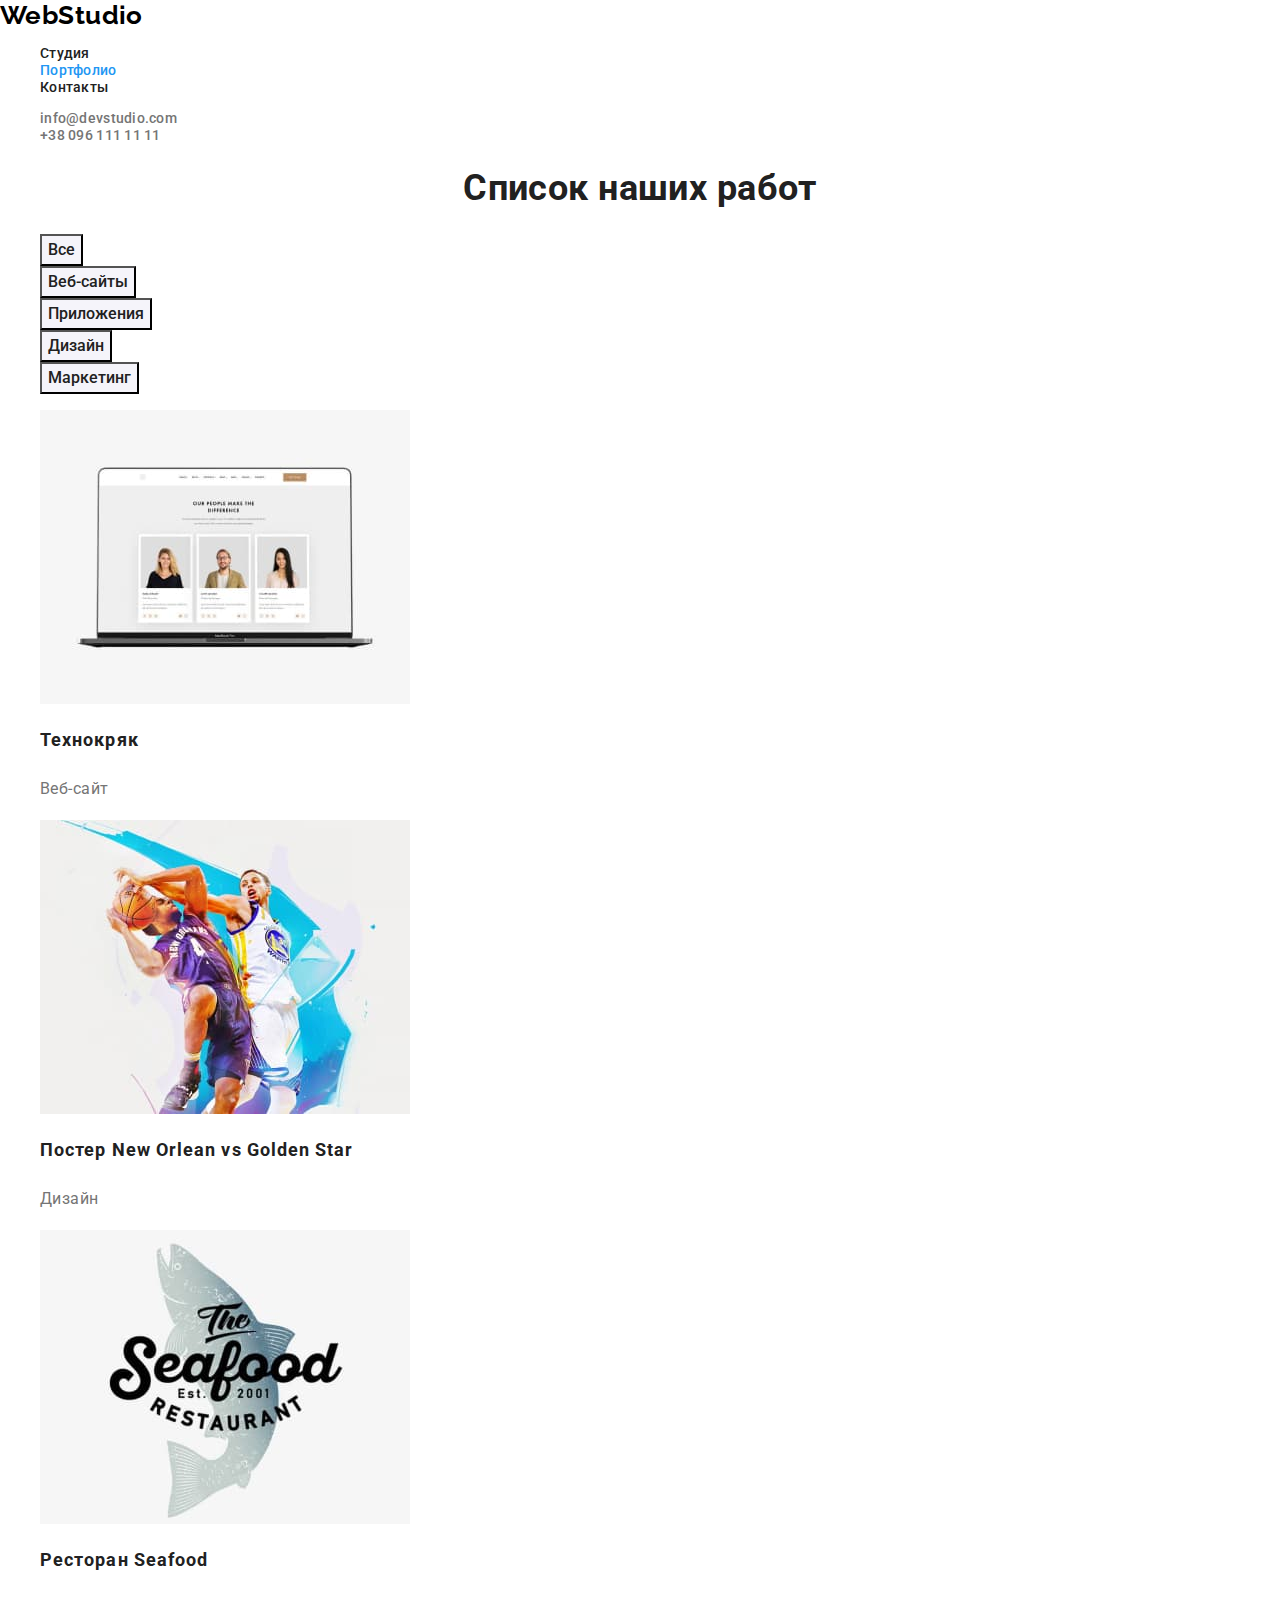
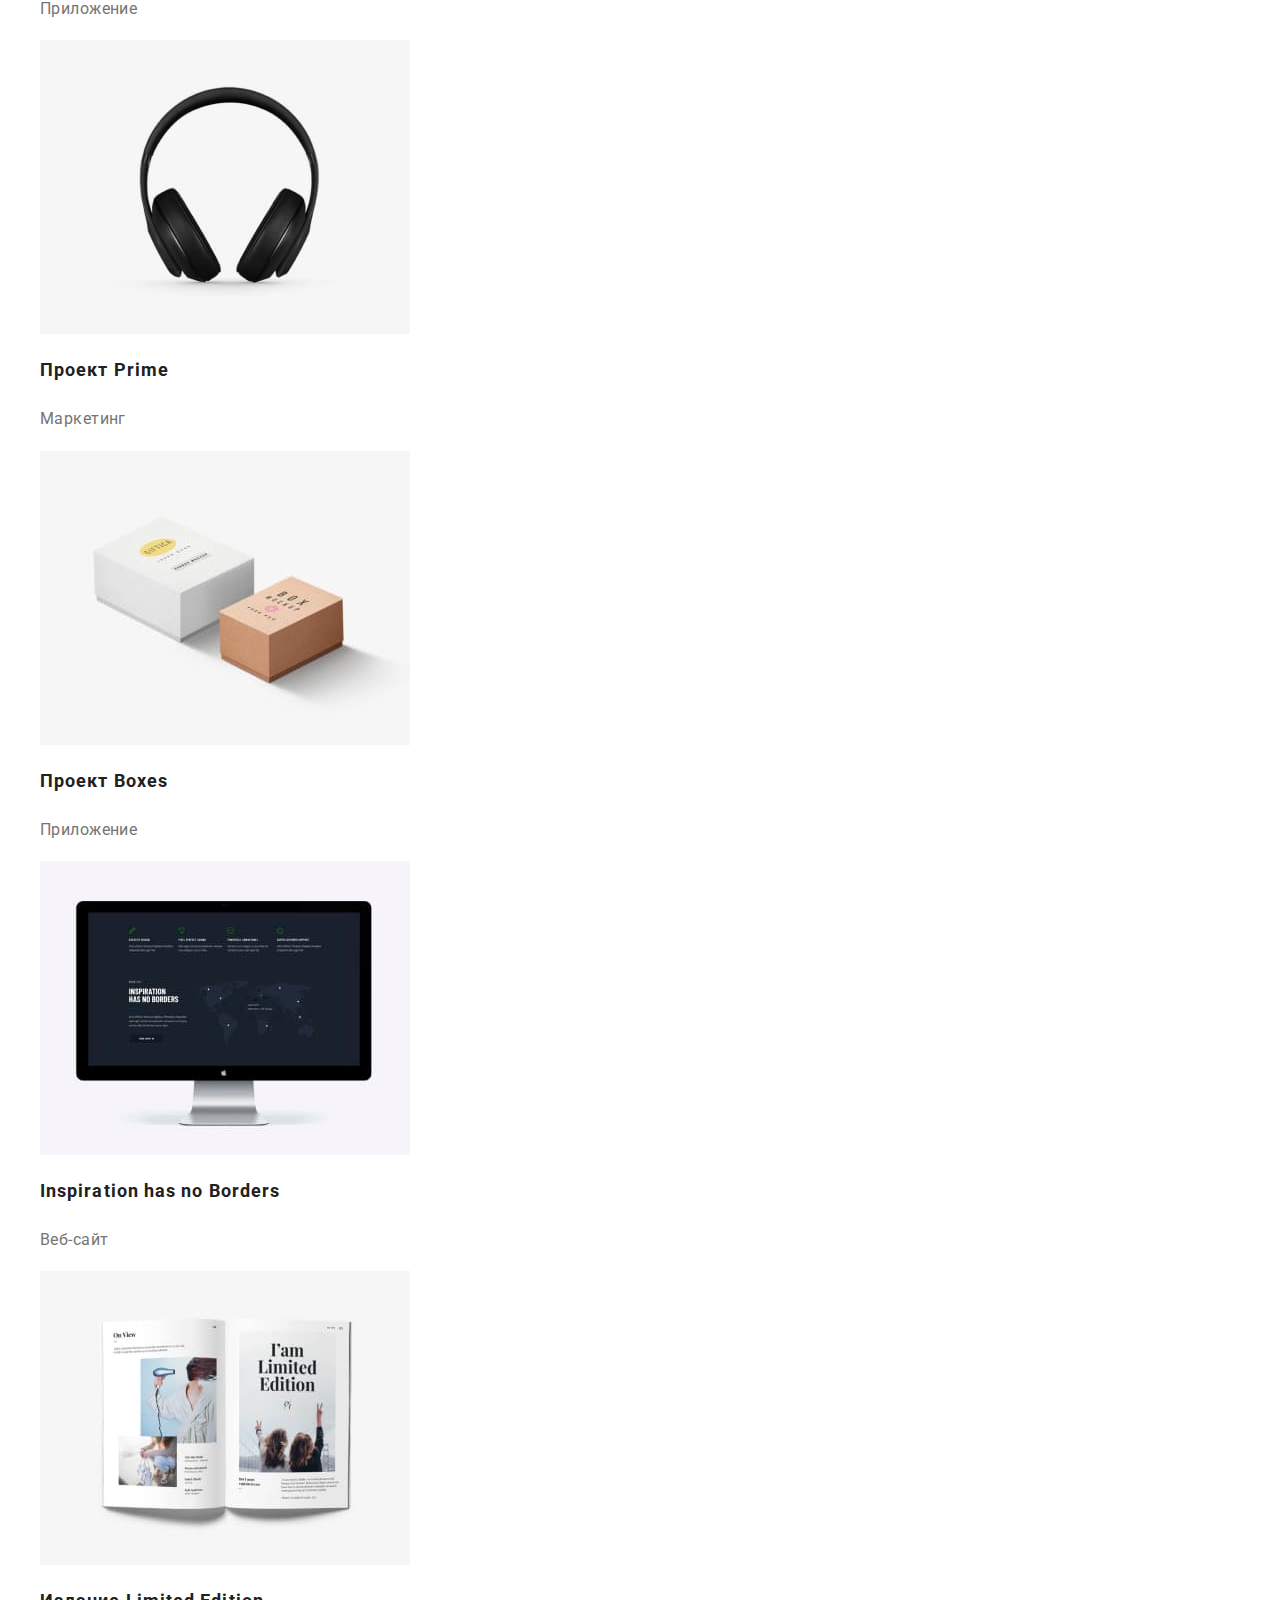
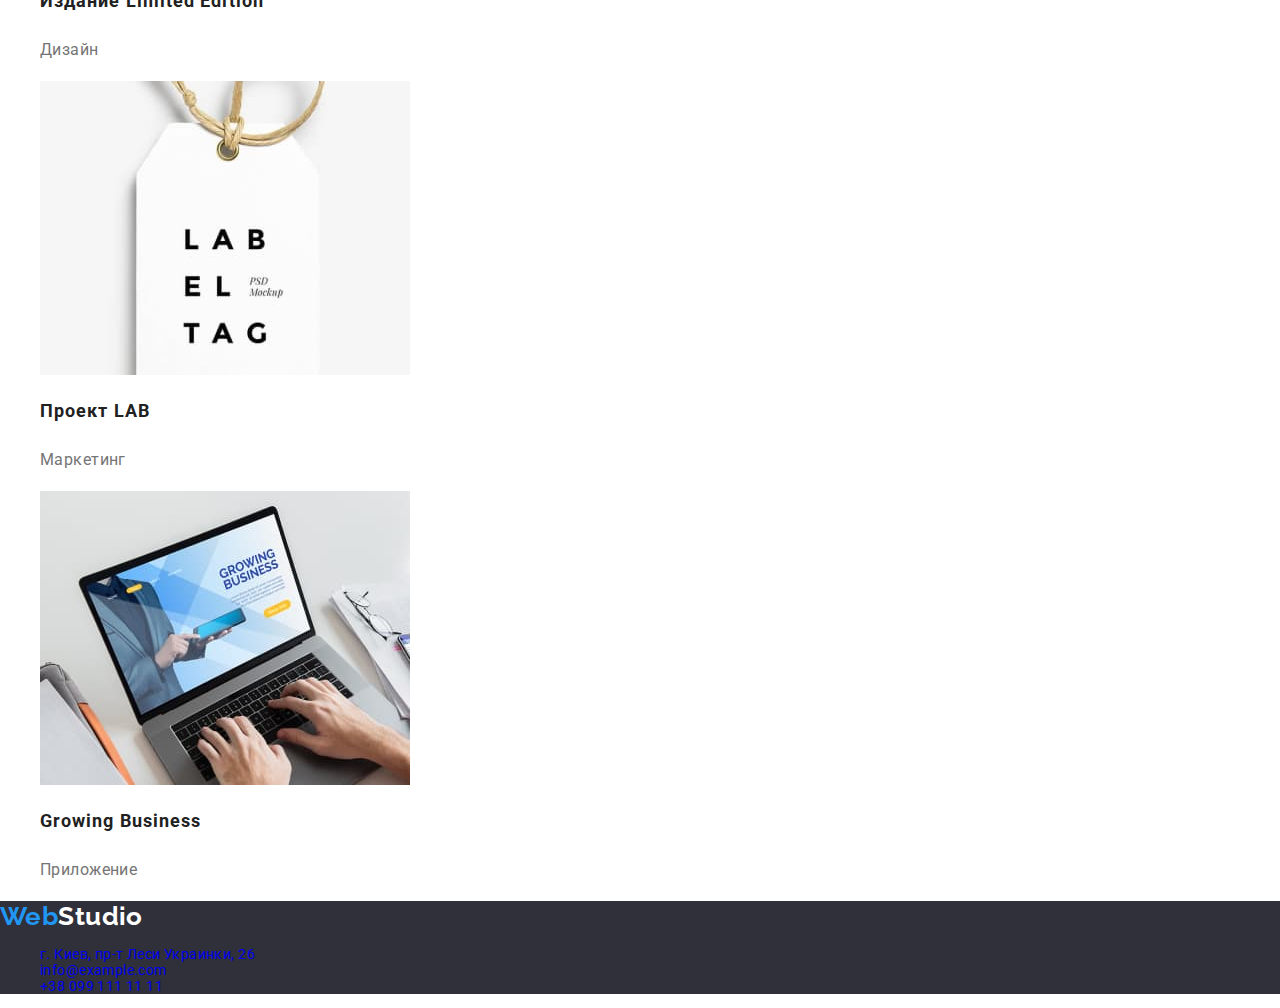
==== portfolio.html @ 85545881 "Добавляет нормализатор" ====
<!DOCTYPE html>
<html lang="ru">
  <head>
    <meta charset="UTF-8" />
    <meta http-equiv="X-UA-Compatible" content="IE=edge" />
    <meta name="viewport" content="width=device-width, initial-scale=1.0" />
    <title>Портфолио</title>
    <link
      rel="stylesheet"
      href="https://cdnjs.cloudflare.com/ajax/libs/modern-normalize/1.0.0/modern-normalize.min.css"
    />
    <link href="./css/styles.css" rel="stylesheet" />
    <link rel="preconnect" href="https://fonts.googleapis.com" />
    <link rel="preconnect" href="https://fonts.gstatic.com" crossorigin />
    <link
      href="https://fonts.googleapis.com/css2?family=Raleway:wght@700&family=Roboto:wght@400;500;700;900&display=swap"
      rel="stylesheet"
    />
  </head>
  <body class="portfolio">
    <header>
      <nav>
        <a href="./index.html" lang="en" class="logo"><span class="logo-accent">Web</span>Studio</a>
        <ul class="site-nav list">
          <li>
            <a href="./index.html" class="link">Студия</a>
          </li>
          <li>
            <a href="./portfolio.html" class="link current">Портфолио</a>
          </li>
          <li>
            <a href="" class="link">Контакты</a>
          </li>
        </ul>
      </nav>
      <ul class="contacts-nav list">
        <li><a href="mailto:info@devstudio.com" lang="en" class="link">info@devstudio.com</a></li>
        <li><a href="tel:+380961111111" class="link">+38 096 111 11 11</a></li>
      </ul>
    </header>
    <main>
      <section class="section">
        <h1 class="section-title">Список наших работ</h1>
        <ul class="button list">
          <li class="btn-item"><button type="button" class="button primary">Все</button></li>
          <li class="btn-item"><button type="button" class="button primary">Веб-сайты</button></li>
          <li class="btn-item"><button type="button" class="button primary">Приложения</button></li>
          <li class="btn-item"><button type="button" class="button primary">Дизайн</button></li>
          <li class="btn-item"><button type="button" class="button primary">Маркетинг</button></li>
        </ul>
        <ul class="cards list">
          <li>
            <a href=""
              ><img
                src="./images/portfolio1.jpg"
                alt="Открытый ноутбук"
                width="370"
                height="294"
                class="img"
              />
              <h2 class="title">Технокряк</h2>
              <p class="text">Веб-сайт</p></a
            >
          </li>
          <li>
            <a href="">
              <img
                src="./images/portfolio2.jpg"
                alt="Два баскетболиста во время иры"
                width="370"
                height="294"
                class="img"
              />
              <h2 class="title">Постер <span lang="en">New Orlean vs Golden Star</span></h2>
              <p class="text">Дизайн</p></a
            >
          </li>
          <li>
            <a href="">
              <img
                src="./images/portfolio3.jpg"
                alt="Вывеска рыбного ресторана"
                width="370"
                height="294"
                class="img"
              />
              <h2 class="title">Ресторан <span lang="en">Seafood</span></h2>
              <p class="text">Приложение</p></a
            >
          </li>
          <li>
            <a href=""
              ><img
                src="./images/portfolio4.jpg"
                alt="Наушники"
                width="370"
                height="294"
                class="img"
              />
              <h2 class="title">Проект <span lang="en">Prime</span></h2>
              <p class="text">Маркетинг</p></a
            >
          </li>
          <li>
            <a href="">
              <img
                src="./images/portfolio5.jpg"
                alt="Две декоративные упаковки"
                width="370"
                height="294"
                class="img"
              />
              <h2 class="title">Проект <span lang="en">Boxes</span></h2>
              <p class="text">Приложение</p></a
            >
          </li>
          <li>
            <a href="">
              <img
                src="./images/portfolio6.jpg"
                alt="Монитор компъютера"
                width="370"
                height="294"
                class="img"
              />
              <h2 lang="en" class="title">Inspiration has no Borders</h2>
              <p class="text">Веб-сайт</p></a
            >
          </li>
          <li>
            <a href="">
              <img
                src="./images/portfolio7.jpg"
                alt="Раскрытый журнал"
                width="370"
                height="294"
                class="img"
              />
              <h2 class="title">Издание <span lang="en">Limited Edition</span></h2>
              <p class="text">Дизайн</p></a
            >
          </li>
          <li>
            <a href="">
              <img src="./images/portfolio8.jpg" alt="Бирка" width="370" height="294" class="img" />
              <h2 class="title">Проект <span lang="en">LAB</span></h2>
              <p class="text">Маркетинг</p></a
            >
          </li>
          <li>
            <a href=""
              ><img
                src="./images/portfolio9.jpg"
                alt="Процесс набора текста на клавитатуре ноутбука"
                width="370"
                height="294"
                class="img"
              />
              <h2 class="title"><span lang="en">Growing Business</span></h2>
              <p class="text">Приложение</p></a
            >
          </li>
        </ul>
      </section>
    </main>
    <footer class="footer">
      <a href="./index.html" lang="en" class="logo"
        ><span class="logo-blue">Web</span><span class="logo-white">Studio</span></a
      >
      <address>
        <ul class="adress-list list">
          <li>
            <a
              href="https://goo.gl/maps/FkcfEeyYFR5ao9Cw6"
              target="_blank"
              rel="nofollow noopener noreferrer noindex"
              class="adress"
              >г. Киев, пр-т Леси Украинки, 26</a
            >
          </li>
          <li><a href="mailto:info@example.com" lang="en" class="link">info@example.com</a></li>
          <li><a href="tel:+380991111111" class="link">+38 099 111 11 11</a></li>
        </ul>
      </address>
    </footer>
  </body>
</html>
---- css/styles.css ----
:root {
  --primary-text-color: #757575;
  --title-text-color: #212121;
  --accent-color: #2196f3;
  --primari-white-color: #ffffff;
  --secondary-white-color: rgba(255, 255, 255, 0.6);
  --secondary-background-color-dark: #2f303a;
  --secondary-background-color-light: #f5f4fa;
  --logo-black: #000000;
}

body {
  color: var(--primary-text-color);
  background-color: #ffffff;
  font-family: Roboto, sans-serif;
  font-size: 14px;
  letter-spacing: 0.03em;
}

.list {
  list-style: none;
}

/* Палитра:

Цвет основного текста - #757575
Вторичный цвет текста -  #212121
Акцент - #2196F3
Белый цвет - #FFFFFF
Блый с прозрачностью - rgba(255, 255, 255, 0.6)
Вторичный цвет фона #2F303A
*/

/* Header */
/* Лого */
.logo {
  color: #000000;
  font-family: Raleway, sans-serif;
  font-size: 26px;
  line-height: 1.19;
  font-weight: 700;
  text-decoration: none;
}

.logo-blue {
  color: var(--accent-color);
}

.logo-white {
  color: var(--primari-white-color);
}

/* Site nav */
.site-nav .link.current {
  color: #2196f3;
}

.site-nav .link {
  color: var(--title-text-color);
  line-height: 1.14;
  font-weight: 500;
  letter-spacing: 0.02em;
  text-decoration: none;
}
.site-nav .link:focus,
.site-nav .link:hover {
  color: var(--accent-color);
}

.contacts-nav .link {
  color: var(--primary-text-color);
  line-height: 1.14;
  font-weight: 500;
  letter-spacing: 0.02em;
  text-decoration: none;
}

.contacts-nav .link:focus,
.contacts-nav .link:hover {
  color: var(--accent-color);
}

/* Стили для index.html */

/* Hero */
.hero {
  background-color: var(--secondary-background-color-dark);
}

.hero-title {
  color: var(--primari-white-color);
  font-size: 44px;
  line-height: 1.36;
  letter-spacing: 0.06em;
  font-weight: 900;
  text-align: center;
}

.button-hero {
  color: var(--primari-white-color);
  background-color: var(--accent-color);
  font-weight:700;
  font-size: 16px;
  line-height: 1.88;
  text-align:: center;
  letter-spacing: 0.06em;
  vertical-align: center;
}

/* Section */

.section .section-title {
  color: var(--title-text-color);
  font-size: 36px;
  line-height: 1.16;
  text-align: center;
}

/* Features */

.feature-list .title {
  color: var(--title-text-color);
  font-size: 14px;
  line-height: 1.14;
  font-weight: 900;
}

.feature-list .text {
  line-height: 1.7;
}

/* Activities */

/* Team */
.team {
  background-color: var(--secondary-background-color-light);
}

.section-team .title {
  color: var(--title-text-color);
  font-weight: 500;
  font-size: 16px;
  line-height: 1.19;
  text-align: center;
}

.team-list .text {
  font-size: 16px;
  line-height: 1.88;
  text-align: center;
}

/* Footer  */

.footer {
  background-color: var(--secondary-background-color-dark);
}

.contact-list .adress {
  color: var(--primari-white-color);
  line-height: 1.71;
}

.contact-list .link {
  color: var(--secondary-white-color);
  line-height: 1.71;
  text-decoration: none;
}

.contact-list .adress:focus,
.contact-list .adress:hover,
.contact-list .link:focus,
.contact-list .link:hover {
  color: var(--accent-color);
}


.adress-list a{
  font-style: normal;
  text-decoration: none;
}

/* Стили для portfolio.html */

/* Button */

.button {
  font-weight: 500;
  font-size: 16px;
  line-height: 1.63;
  /* text-align: center; */

  cursor: pointer;
}

.button.primary {
  color: var(--title-text-color);
  background-color: var(--secondary-background-color-light);
  font-family: inherit;
  }


.button.primary:hover, .button.primary:focus
 {
  color: var(--primari-white-color);
  background-color: var(--accent-color);
  font-family: inherit;
}

/* .button.secondary {
  color: var(--primari-white-color);
  background-color: var(--accent-color);
  font-weight:700;
  font-size: 16px;
  line-height: 1.88;
  text-align:: center;
  letter-spacing: 0.06em;
  vertical-align: center;
} */


.cards .title {
  color: var(--title-text-color);
  font-size: 18px;
  line-height: 2;
  letter-spacing: 0.06em;
  }

.cards .text {
  color: var(--primary-text-color);
  font-size: 16px;
  line-height: 1.88;
}


/* Убирает подчеркивание с ссылок */
.cards a {
  text-decoration: none;
}
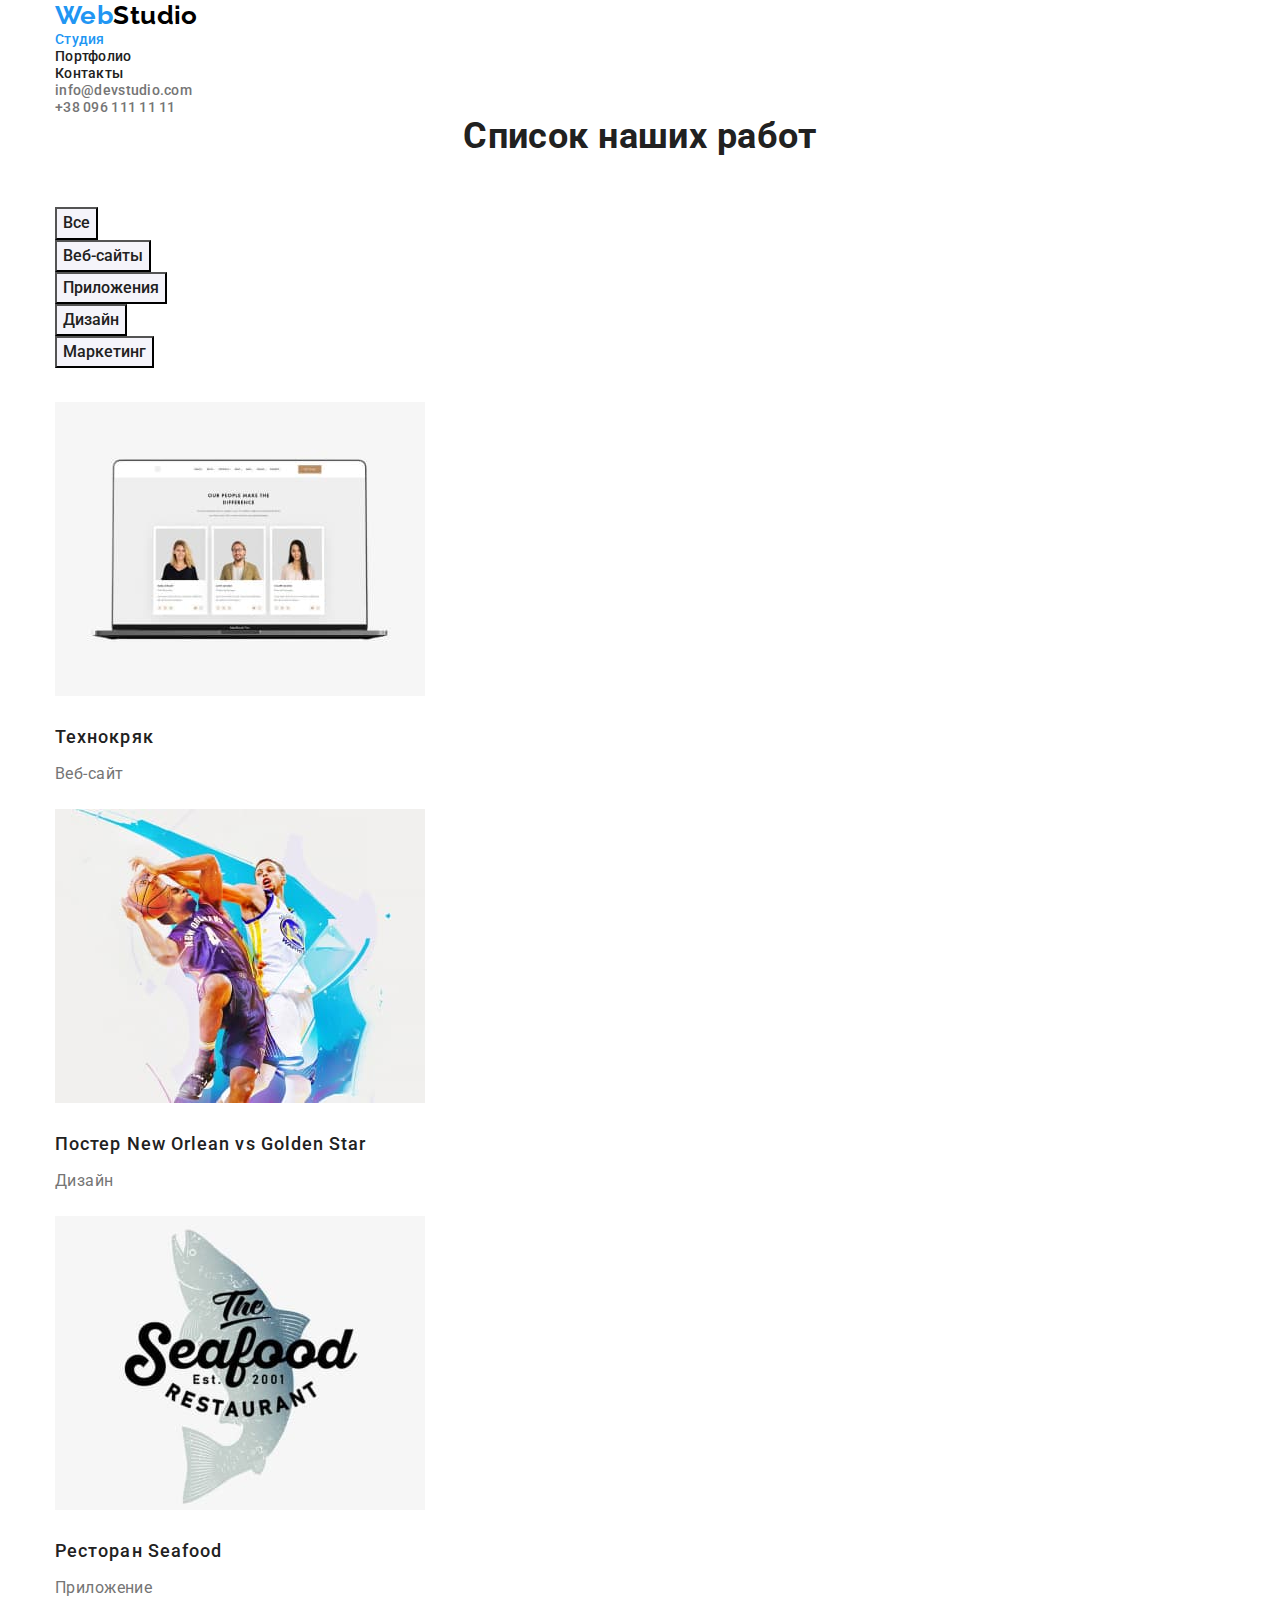
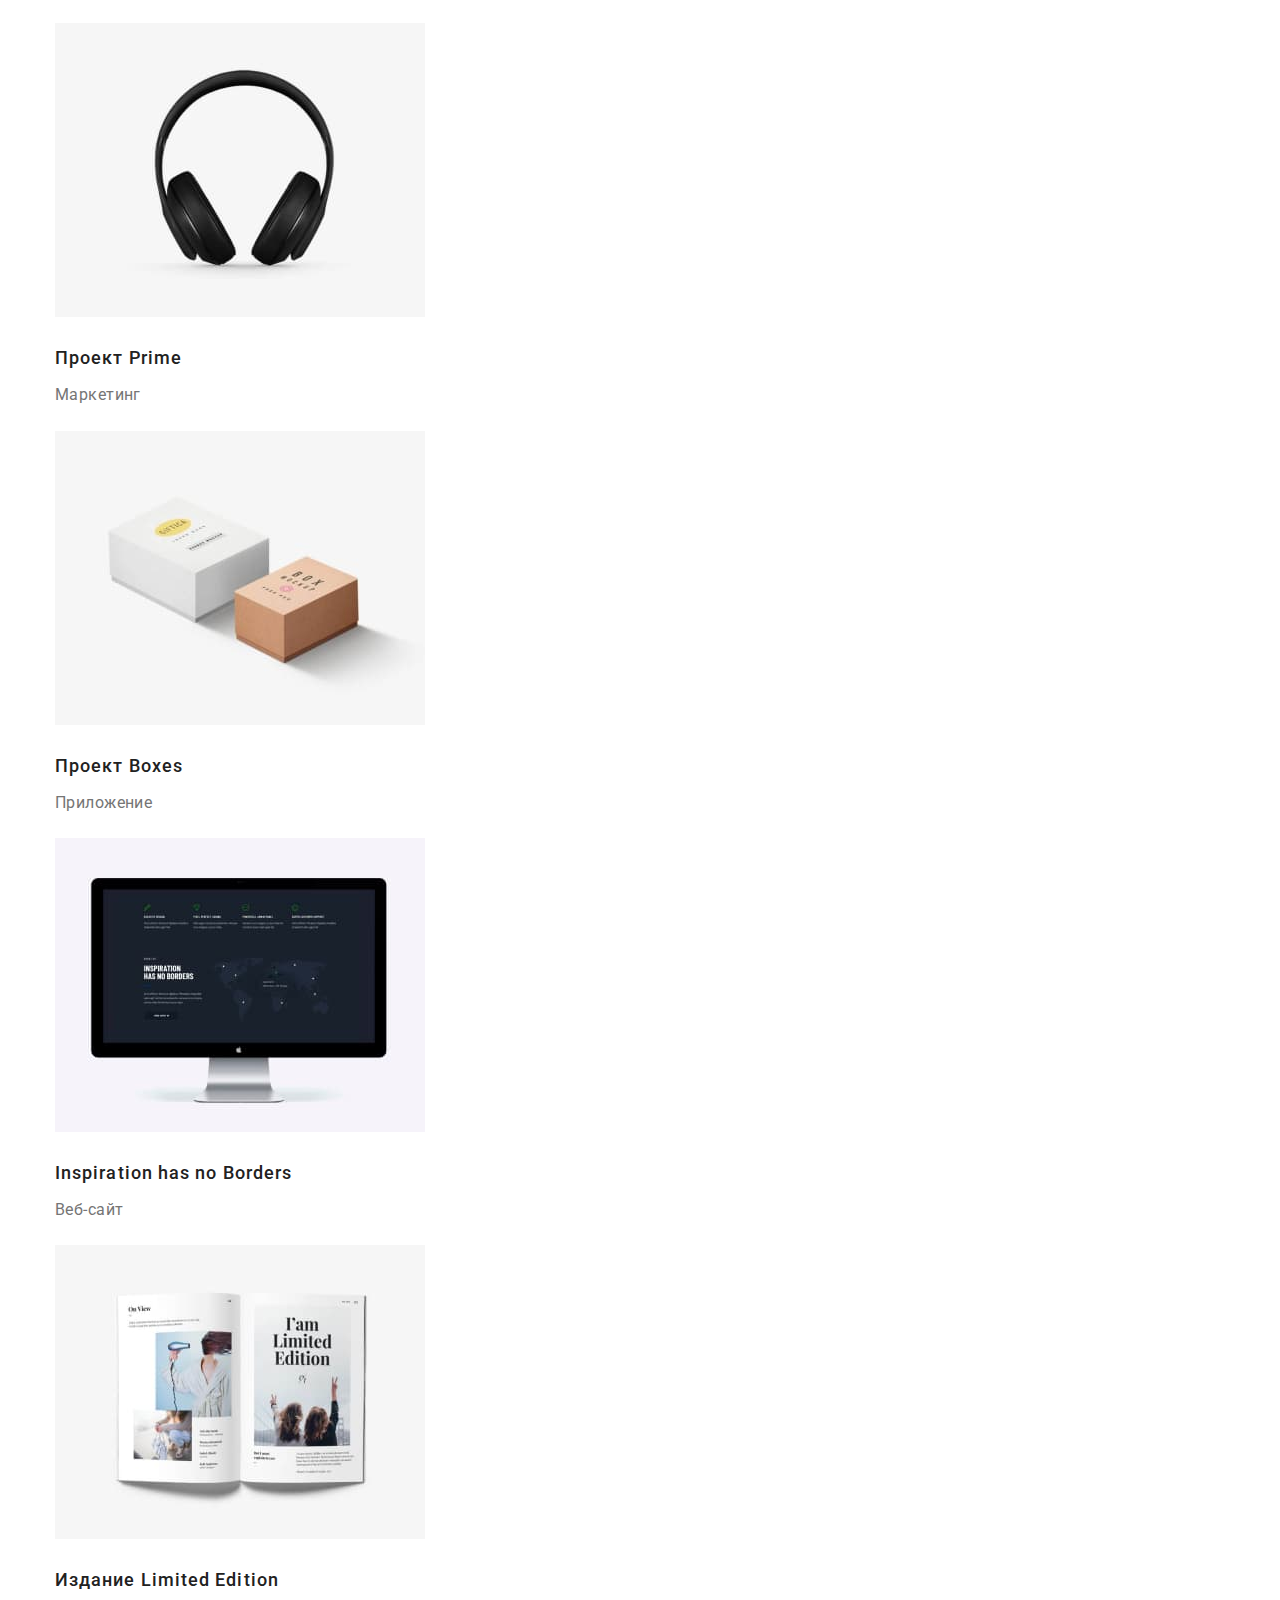
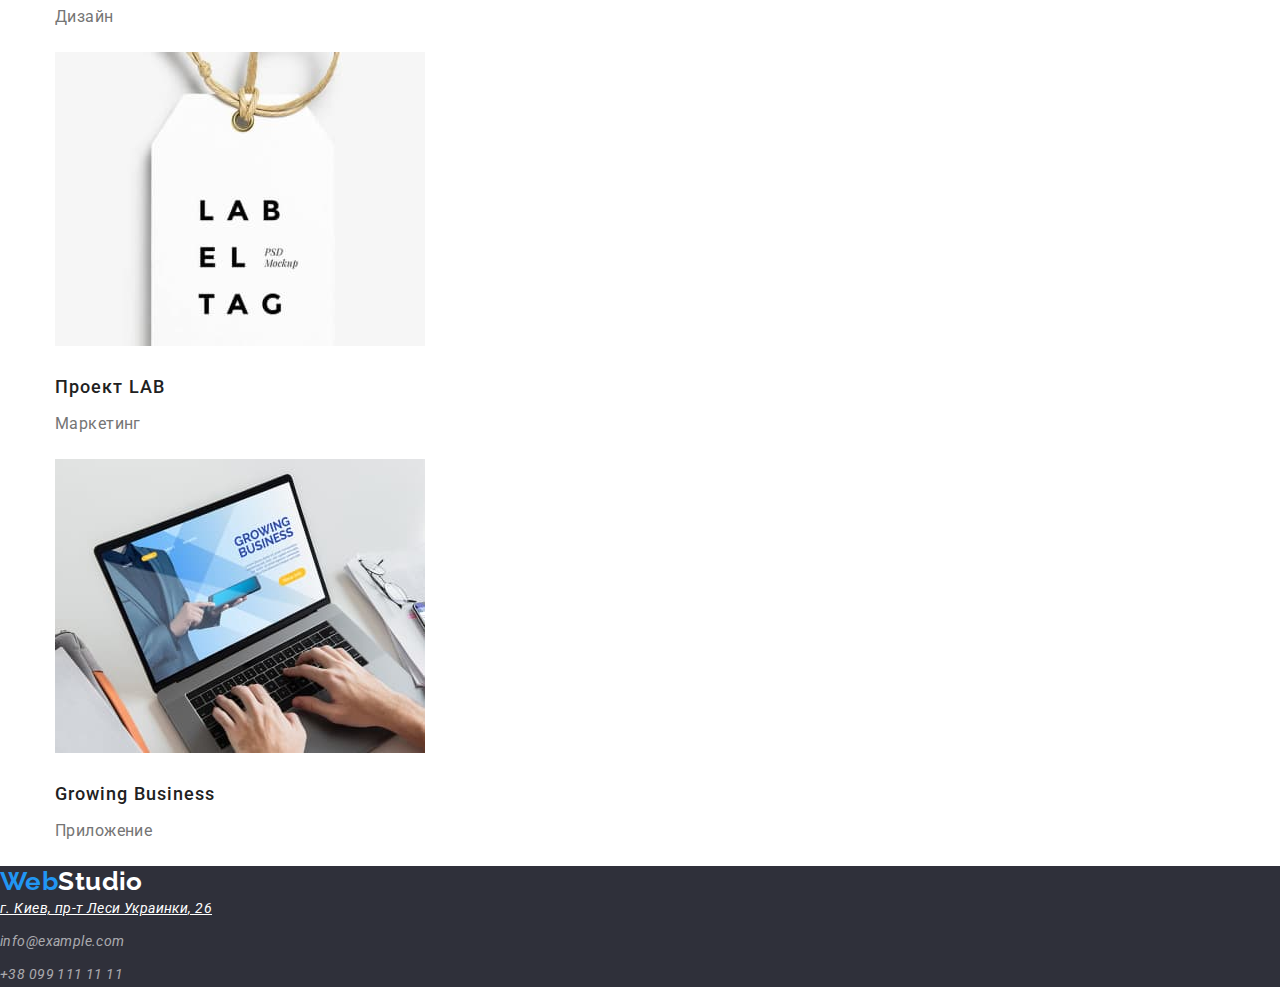
==== commit a723fea5: "Добавляет вертикальную геометрию" ====
--- a/portfolio.html
+++ b/portfolio.html
@@ -5,162 +5,178 @@
     <meta http-equiv="X-UA-Compatible" content="IE=edge" />
     <meta name="viewport" content="width=device-width, initial-scale=1.0" />
     <title>Портфолио</title>
-    <link
-      rel="stylesheet"
-      href="https://cdnjs.cloudflare.com/ajax/libs/modern-normalize/1.0.0/modern-normalize.min.css"
-    />
-    <link href="./css/styles.css" rel="stylesheet" />
     <link rel="preconnect" href="https://fonts.googleapis.com" />
     <link rel="preconnect" href="https://fonts.gstatic.com" crossorigin />
     <link
       href="https://fonts.googleapis.com/css2?family=Raleway:wght@700&family=Roboto:wght@400;500;700;900&display=swap"
       rel="stylesheet"
     />
+    <link
+      rel="stylesheet"
+      href="https://cdnjs.cloudflare.com/ajax/libs/modern-normalize/1.0.0/modern-normalize.min.css"
+    />
+    <link href="./css/styles.css" rel="stylesheet" />
   </head>
-  <body class="portfolio">
-    <header>
-      <nav>
-        <a href="./index.html" lang="en" class="logo"><span class="logo-accent">Web</span>Studio</a>
-        <ul class="site-nav list">
-          <li>
-            <a href="./index.html" class="link">Студия</a>
-          </li>
-          <li>
-            <a href="./portfolio.html" class="link current">Портфолио</a>
-          </li>
-          <li>
-            <a href="" class="link">Контакты</a>
-          </li>
+  <body>
+    <header class="page-header">
+      <div class="container">
+        <nav>
+          <a href="./index.html" lang="en" class="logo"><span class="logo-blue">Web</span>Studio</a>
+          <ul class="site-nav list">
+            <li>
+              <a href="./index.html" class="link current">Студия</a>
+            </li>
+            <li>
+              <a href="./portfolio.html" class="link">Портфолио</a>
+            </li>
+            <li>
+              <a href="" class="link">Контакты</a>
+            </li>
+          </ul>
+        </nav>
+        <ul class="contacts-nav list">
+          <li><a href="mailto:info@devstudio.com" lang="en" class="link">info@devstudio.com</a></li>
+          <li><a href="tel:+380961111111" class="link">+38 096 111 11 11</a></li>
         </ul>
-      </nav>
-      <ul class="contacts-nav list">
-        <li><a href="mailto:info@devstudio.com" lang="en" class="link">info@devstudio.com</a></li>
-        <li><a href="tel:+380961111111" class="link">+38 096 111 11 11</a></li>
-      </ul>
+      </div>
     </header>
     <main>
       <section class="section">
-        <h1 class="section-title">Список наших работ</h1>
-        <ul class="button list">
-          <li class="btn-item"><button type="button" class="button primary">Все</button></li>
-          <li class="btn-item"><button type="button" class="button primary">Веб-сайты</button></li>
-          <li class="btn-item"><button type="button" class="button primary">Приложения</button></li>
-          <li class="btn-item"><button type="button" class="button primary">Дизайн</button></li>
-          <li class="btn-item"><button type="button" class="button primary">Маркетинг</button></li>
-        </ul>
-        <ul class="cards list">
-          <li>
-            <a href=""
-              ><img
-                src="./images/portfolio1.jpg"
-                alt="Открытый ноутбук"
-                width="370"
-                height="294"
-                class="img"
-              />
-              <h2 class="title">Технокряк</h2>
-              <p class="text">Веб-сайт</p></a
-            >
-          </li>
-          <li>
-            <a href="">
-              <img
-                src="./images/portfolio2.jpg"
-                alt="Два баскетболиста во время иры"
-                width="370"
-                height="294"
-                class="img"
-              />
-              <h2 class="title">Постер <span lang="en">New Orlean vs Golden Star</span></h2>
-              <p class="text">Дизайн</p></a
-            >
-          </li>
-          <li>
-            <a href="">
-              <img
-                src="./images/portfolio3.jpg"
-                alt="Вывеска рыбного ресторана"
-                width="370"
-                height="294"
-                class="img"
-              />
-              <h2 class="title">Ресторан <span lang="en">Seafood</span></h2>
-              <p class="text">Приложение</p></a
-            >
-          </li>
-          <li>
-            <a href=""
-              ><img
-                src="./images/portfolio4.jpg"
-                alt="Наушники"
-                width="370"
-                height="294"
-                class="img"
-              />
-              <h2 class="title">Проект <span lang="en">Prime</span></h2>
-              <p class="text">Маркетинг</p></a
-            >
-          </li>
-          <li>
-            <a href="">
-              <img
-                src="./images/portfolio5.jpg"
-                alt="Две декоративные упаковки"
-                width="370"
-                height="294"
-                class="img"
-              />
-              <h2 class="title">Проект <span lang="en">Boxes</span></h2>
-              <p class="text">Приложение</p></a
-            >
-          </li>
-          <li>
-            <a href="">
-              <img
-                src="./images/portfolio6.jpg"
-                alt="Монитор компъютера"
-                width="370"
-                height="294"
-                class="img"
-              />
-              <h2 lang="en" class="title">Inspiration has no Borders</h2>
-              <p class="text">Веб-сайт</p></a
-            >
-          </li>
-          <li>
-            <a href="">
-              <img
-                src="./images/portfolio7.jpg"
-                alt="Раскрытый журнал"
-                width="370"
-                height="294"
-                class="img"
-              />
-              <h2 class="title">Издание <span lang="en">Limited Edition</span></h2>
-              <p class="text">Дизайн</p></a
-            >
-          </li>
-          <li>
-            <a href="">
-              <img src="./images/portfolio8.jpg" alt="Бирка" width="370" height="294" class="img" />
-              <h2 class="title">Проект <span lang="en">LAB</span></h2>
-              <p class="text">Маркетинг</p></a
-            >
-          </li>
-          <li>
-            <a href=""
-              ><img
-                src="./images/portfolio9.jpg"
-                alt="Процесс набора текста на клавитатуре ноутбука"
-                width="370"
-                height="294"
-                class="img"
-              />
-              <h2 class="title"><span lang="en">Growing Business</span></h2>
-              <p class="text">Приложение</p></a
-            >
-          </li>
-        </ul>
+        <div class="container">
+          <h1 class="section-title">Список наших работ</h1>
+          <ul class="button list">
+            <li class="btn-item"><button type="button" class="button primary">Все</button></li>
+            <li class="btn-item">
+              <button type="button" class="button primary">Веб-сайты</button>
+            </li>
+            <li class="btn-item">
+              <button type="button" class="button primary">Приложения</button>
+            </li>
+            <li class="btn-item"><button type="button" class="button primary">Дизайн</button></li>
+            <li class="btn-item">
+              <button type="button" class="button primary">Маркетинг</button>
+            </li>
+          </ul>
+          <ul class="cards list">
+            <li class="cards-item">
+              <a href=""
+                ><img
+                  src="./images/portfolio1.jpg"
+                  alt="Открытый ноутбук"
+                  width="370"
+                  height="294"
+                  class="img-card"
+                />
+                <h2 class="title">Технокряк</h2>
+                <p class="text">Веб-сайт</p></a
+              >
+            </li>
+            <li class="cards-item">
+              <a href="">
+                <img
+                  src="./images/portfolio2.jpg"
+                  alt="Два баскетболиста во время иры"
+                  width="370"
+                  height="294"
+                  class="img-card"
+                />
+                <h2 class="title">Постер <span lang="en">New Orlean vs Golden Star</span></h2>
+                <p class="text">Дизайн</p></a
+              >
+            </li>
+            <li class="cards-item">
+              <a href="">
+                <img
+                  src="./images/portfolio3.jpg"
+                  alt="Вывеска рыбного ресторана"
+                  width="370"
+                  height="294"
+                  class="img-card"
+                />
+                <h2 class="title">Ресторан <span lang="en">Seafood</span></h2>
+                <p class="text">Приложение</p></a
+              >
+            </li>
+            <li class="cards-item">
+              <a href=""
+                ><img
+                  src="./images/portfolio4.jpg"
+                  alt="Наушники"
+                  width="370"
+                  height="294"
+                  class="img-card"
+                />
+                <h2 class="title">Проект <span lang="en">Prime</span></h2>
+                <p class="text">Маркетинг</p></a
+              >
+            </li>
+            <li class="cards-item">
+              <a href="">
+                <img
+                  src="./images/portfolio5.jpg"
+                  alt="Две декоративные упаковки"
+                  width="370"
+                  height="294"
+                  class="img-card"
+                />
+                <h2 class="title">Проект <span lang="en">Boxes</span></h2>
+                <p class="text">Приложение</p></a
+              >
+            </li>
+            <li class="cards-item">
+              <a href="">
+                <img
+                  src="./images/portfolio6.jpg"
+                  alt="Монитор компъютера"
+                  width="370"
+                  height="294"
+                  class="img-card"
+                />
+                <h2 lang="en" class="title">Inspiration has no Borders</h2>
+                <p class="text">Веб-сайт</p></a
+              >
+            </li>
+            <li class="cards-item">
+              <a href="">
+                <img
+                  src="./images/portfolio7.jpg"
+                  alt="Раскрытый журнал"
+                  width="370"
+                  height="294"
+                  class="img-card"
+                />
+                <h2 class="title">Издание <span lang="en">Limited Edition</span></h2>
+                <p class="text">Дизайн</p></a
+              >
+            </li>
+            <li class="cards-item">
+              <a href="">
+                <img
+                  src="./images/portfolio8.jpg"
+                  alt="Бирка"
+                  width="370"
+                  height="294"
+                  class="img-card"
+                />
+                <h2 class="title">Проект <span lang="en">LAB</span></h2>
+                <p class="text">Маркетинг</p></a
+              >
+            </li>
+            <li class="cards-item">
+              <a href=""
+                ><img
+                  src="./images/portfolio9.jpg"
+                  alt="Процесс набора текста на клавитатуре ноутбука"
+                  width="370"
+                  height="294"
+                  class="img-card"
+                />
+                <h2 class="title"><span lang="en">Growing Business</span></h2>
+                <p class="text">Приложение</p></a
+              >
+            </li>
+          </ul>
+        </div>
       </section>
     </main>
     <footer class="footer">
@@ -168,8 +184,8 @@
         ><span class="logo-blue">Web</span><span class="logo-white">Studio</span></a
       >
       <address>
-        <ul class="adress-list list">
-          <li>
+        <ul class="contact-list list">
+          <li class="list-item">
             <a
               href="https://goo.gl/maps/FkcfEeyYFR5ao9Cw6"
               target="_blank"
@@ -178,8 +194,12 @@
               >г. Киев, пр-т Леси Украинки, 26</a
             >
           </li>
-          <li><a href="mailto:info@example.com" lang="en" class="link">info@example.com</a></li>
-          <li><a href="tel:+380991111111" class="link">+38 099 111 11 11</a></li>
+          <li class="list-item">
+            <a href="mailto:info@example.com" lang="en" class="link">info@example.com</a>
+          </li>
+          <li class="list-item">
+            <a href="tel:+380991111111" class="link">+38 099 111 11 11</a>
+          </li>
         </ul>
       </address>
     </footer>
--- a/css/styles.css
+++ b/css/styles.css
@@ -17,7 +17,22 @@
   letter-spacing: 0.03em;
 }
 
+h1, h2, h3, h4, h5, h6, p {
+  margin-top: 0px;
+  margin-bottom: 0px;
+}
+
+.container {
+  width: 1200px;
+  padding-left: 15px;
+  padding-right: 15px;
+  margin:0 auto;
+}
+
 .list {
+  padding: 0px;
+  margin: 0px;
+
   list-style: none;
 }
 
@@ -32,8 +47,11 @@
 */
 
 /* Header */
+
 /* Лого */
 .logo {
+  margin-bottom: 20px;
+
   color: #000000;
   font-family: Raleway, sans-serif;
   font-size: 26px;
@@ -84,17 +102,20 @@
 
 /* Hero */
 .hero {
-  background-color: var(--secondary-background-color-dark);
+padding: 200px 452px;
+background-color: var(--secondary-background-color-dark);
+text-align: center;
 }
 
 .hero-title {
+  margin-bottom: 30px;
+
   color: var(--primari-white-color);
   font-size: 44px;
   line-height: 1.36;
   letter-spacing: 0.06em;
   font-weight: 900;
-  text-align: center;
-}
+  }
 
 .button-hero {
   color: var(--primari-white-color);
@@ -109,16 +130,38 @@
 
 /* Section */
 
+.section.padding {
+  padding-top: 94px;
+  padding-bottom: 94px;
+}
+
 .section .section-title {
+  margin-bottom: 50px;
+
   color: var(--title-text-color);
   font-size: 36px;
   line-height: 1.16;
   text-align: center;
 }
 
+.section .title {
+  margin-bottom: 10px;
+
+  color: var(--title-text-color);
+  font-weight: 500;
+  font-size: 16px;
+  line-height: 1.19;
+  }
+
+/* .section .text {
+  
+} */
+
+
 /* Features */
 
 .feature-list .title {
+  
   color: var(--title-text-color);
   font-size: 14px;
   line-height: 1.14;
@@ -136,12 +179,13 @@
   background-color: var(--secondary-background-color-light);
 }
 
-.section-team .title {
-  color: var(--title-text-color);
-  font-weight: 500;
-  font-size: 16px;
-  line-height: 1.19;
+.img-team {
+  margin-bottom: 30px;
+}
+
+.team-list .title {
   text-align: center;
+
 }
 
 .team-list .text {
@@ -155,6 +199,7 @@
 .footer {
   background-color: var(--secondary-background-color-dark);
 }
+
 
 .contact-list .adress {
   color: var(--primari-white-color);
@@ -180,6 +225,10 @@
   text-decoration: none;
 }
 
+.contact-list .list-item:not(:last-child) {
+  margin-bottom: 9px;
+}
+
 /* Стили для portfolio.html */
 
 /* Button */
@@ -213,19 +262,35 @@
   font-weight:700;
   font-size: 16px;
   line-height: 1.88;
-  text-align:: center;
+  
   letter-spacing: 0.06em;
   vertical-align: center;
 } */
 
+.button.list {
+  margin-bottom: 34px;
+}
+
+
+/* List of our works */
+
+.img-card {
+  margin-bottom: 20px;
+}
 
 .cards .title {
+  margin-bottom: 4px;
+
   color: var(--title-text-color);
   font-size: 18px;
   line-height: 2;
   letter-spacing: 0.06em;
   }
 
+  .cards-item {
+    padding-bottom: 20px;
+  }
+
 .cards .text {
   color: var(--primary-text-color);
   font-size: 16px;
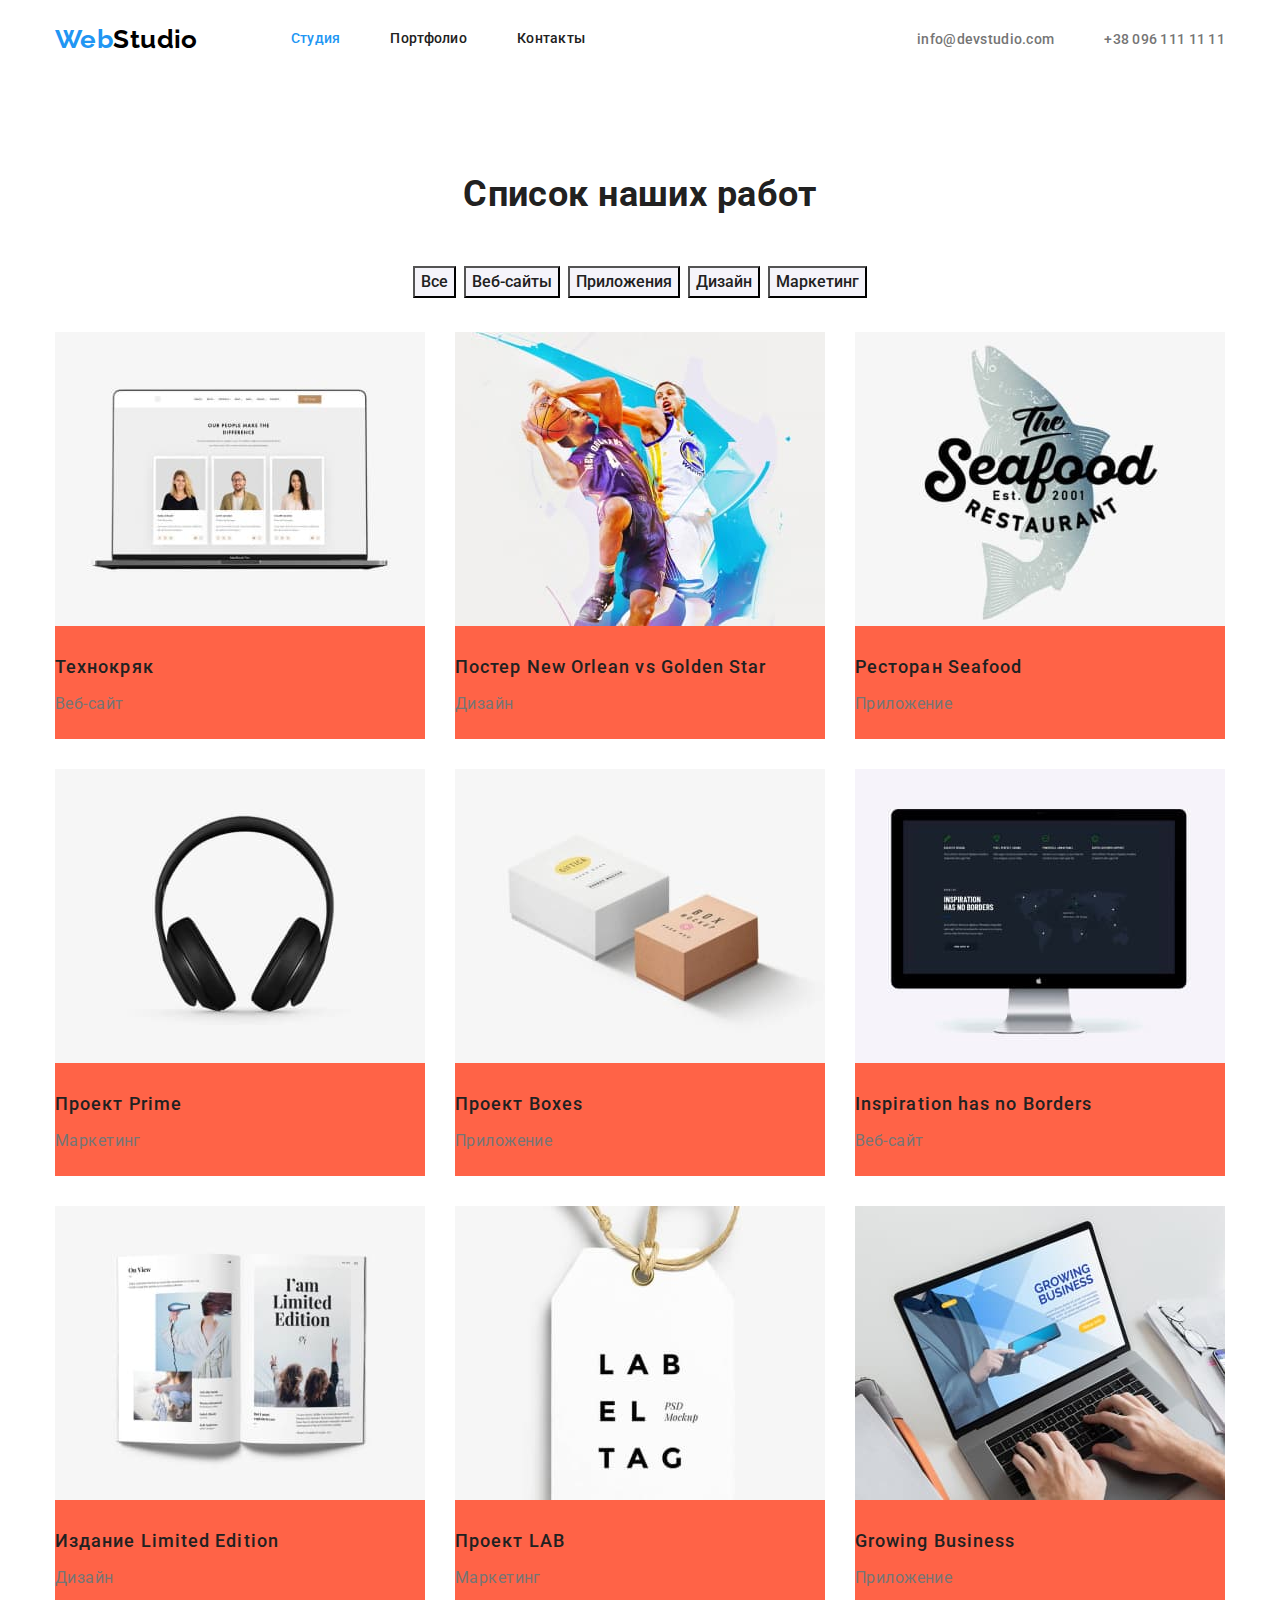
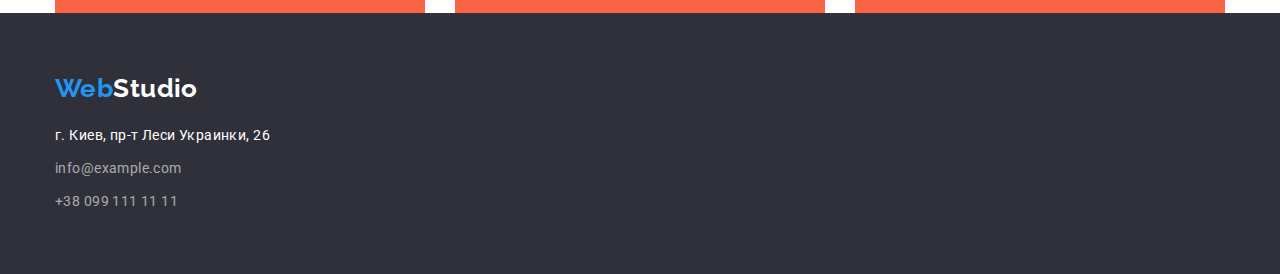
==== commit d2c3b307: "До исправления паддингов" ====
--- a/portfolio.html
+++ b/portfolio.html
@@ -18,30 +18,32 @@
     <link href="./css/styles.css" rel="stylesheet" />
   </head>
   <body>
-    <header class="page-header">
-      <div class="container">
-        <nav>
+    <header class="page-header container">
+      <div class="header">
+        <nav class="main-nav">
           <a href="./index.html" lang="en" class="logo"><span class="logo-blue">Web</span>Studio</a>
           <ul class="site-nav list">
-            <li>
+            <li class="item">
               <a href="./index.html" class="link current">Студия</a>
             </li>
-            <li>
+            <li class="item">
               <a href="./portfolio.html" class="link">Портфолио</a>
             </li>
-            <li>
+            <li class="item">
               <a href="" class="link">Контакты</a>
             </li>
           </ul>
         </nav>
         <ul class="contacts-nav list">
-          <li><a href="mailto:info@devstudio.com" lang="en" class="link">info@devstudio.com</a></li>
+          <li class="item">
+            <a href="mailto:info@devstudio.com" lang="en" class="link">info@devstudio.com</a>
+          </li>
           <li><a href="tel:+380961111111" class="link">+38 096 111 11 11</a></li>
         </ul>
       </div>
     </header>
     <main>
-      <section class="section">
+      <section class="section cards">
         <div class="container">
           <h1 class="section-title">Список наших работ</h1>
           <ul class="button list">
@@ -57,7 +59,7 @@
               <button type="button" class="button primary">Маркетинг</button>
             </li>
           </ul>
-          <ul class="cards list">
+          <ul class="cards-list list">
             <li class="cards-item">
               <a href=""
                 ><img
@@ -180,28 +182,30 @@
       </section>
     </main>
     <footer class="footer">
-      <a href="./index.html" lang="en" class="logo"
-        ><span class="logo-blue">Web</span><span class="logo-white">Studio</span></a
-      >
-      <address>
-        <ul class="contact-list list">
-          <li class="list-item">
-            <a
-              href="https://goo.gl/maps/FkcfEeyYFR5ao9Cw6"
-              target="_blank"
-              rel="nofollow noopener noreferrer noindex"
-              class="adress"
-              >г. Киев, пр-т Леси Украинки, 26</a
-            >
-          </li>
-          <li class="list-item">
-            <a href="mailto:info@example.com" lang="en" class="link">info@example.com</a>
-          </li>
-          <li class="list-item">
-            <a href="tel:+380991111111" class="link">+38 099 111 11 11</a>
-          </li>
-        </ul>
-      </address>
+      <div class="container">
+        <a href="./index.html" lang="en" class="logo"
+          ><span class="logo-blue">Web</span><span class="logo-white">Studio</span></a
+        >
+        <address>
+          <ul class="contact-list list">
+            <li class="list-item">
+              <a
+                href="https://goo.gl/maps/FkcfEeyYFR5ao9Cw6"
+                target="_blank"
+                rel="nofollow noopener noreferrer noindex"
+                class="adress"
+                >г. Киев, пр-т Леси Украинки, 26</a
+              >
+            </li>
+            <li class="list-item">
+              <a href="mailto:info@example.com" lang="en" class="link">info@example.com</a>
+            </li>
+            <li class="list-item">
+              <a href="tel:+380991111111" class="link">+38 099 111 11 11</a>
+            </li>
+          </ul>
+        </address>
+      </div>
     </footer>
   </body>
 </html>
--- a/css/styles.css
+++ b/css/styles.css
@@ -9,33 +9,6 @@
   --logo-black: #000000;
 }
 
-body {
-  color: var(--primary-text-color);
-  background-color: #ffffff;
-  font-family: Roboto, sans-serif;
-  font-size: 14px;
-  letter-spacing: 0.03em;
-}
-
-h1, h2, h3, h4, h5, h6, p {
-  margin-top: 0px;
-  margin-bottom: 0px;
-}
-
-.container {
-  width: 1200px;
-  padding-left: 15px;
-  padding-right: 15px;
-  margin:0 auto;
-}
-
-.list {
-  padding: 0px;
-  margin: 0px;
-
-  list-style: none;
-}
-
 /* Палитра:
 
 Цвет основного текста - #757575
@@ -46,12 +19,45 @@
 Вторичный цвет фона #2F303A
 */
 
+body {
+  color: var(--primary-text-color);
+  background-color: #ffffff;
+  font-family: Roboto, sans-serif;
+  font-size: 14px;
+  letter-spacing: 0.03em;
+}
+
+.container {
+  width: 1200px;
+  padding-left: 15px;
+  padding-right: 15px;
+  margin:0 auto;
+}
+
+/* Утилиты */
+
+h1, h2, h3, h4, h5, h6, p {
+  margin-top: 0px;
+  margin-bottom: 0px;
+}
+
+.list {
+  padding: 0px;
+  margin: 0px;
+
+  list-style: none;
+}
+
+
 /* Header */
 
 /* Лого */
+.page-header {
+  /* padding: 24px 0px 25px; */
+  /* margin-bottom: 20px; */
+}
+
 .logo {
-  margin-bottom: 20px;
-
   color: #000000;
   font-family: Raleway, sans-serif;
   font-size: 26px;
@@ -66,9 +72,46 @@
 
 .logo-white {
   color: var(--primari-white-color);
-}
+  }
 
 /* Site nav */
+
+.page-header .header {
+  display: flex;
+  align-items: center;
+  justify-content: space-between;
+  padding-top: 24px;
+  padding-bottom: 25px;
+}
+
+.page-header .main-nav{
+  display: flex;
+  align-items: center;
+  
+}
+
+.site-nav{
+  display: flex;
+  margin-left: 93px;
+  
+}
+
+.site-nav .item:not(:last-child){
+  margin-right: 50px;
+}
+
+/* Расширяет "область действия" ссылок  */
+.site-nav .link {
+  display: block;
+  padding-top: 7px;
+  padding-bottom: 7px;
+  }
+
+
+.contacts-nav{
+  display: flex;
+}
+
 .site-nav .link.current {
   color: #2196f3;
 }
@@ -98,13 +141,56 @@
   color: var(--accent-color);
 }
 
+.contacts-nav .item:not(:last-child){
+  margin-right: 50px;
+}
+
+/* Аналогичные варианты предыдущего селектора */
+/* .contacts-nav li:not(:last-child){
+  margin-right: 50px; */
+}
+/* .contacts-nav .item + .item {
+  margin-right: 50px;
+} */
+
+
 /* Стили для index.html */
+
+/* Section */
+
+.section.padding {
+  padding-top: 94px;
+  padding-bottom: 94px;
+}
+
+.section .section-title {
+  margin-bottom: 50px;
+
+  color: var(--title-text-color);
+  font-size: 36px;
+  line-height: 1.16;
+  text-align: center;
+}
+
+.section .title {
+  margin-bottom: 10px;
+
+  color: var(--title-text-color);
+  font-weight: 500;
+  font-size: 16px;
+  line-height: 1.19;
+  }
+
+/* .section .text {
+  
+} */
 
 /* Hero */
 .hero {
 padding: 200px 452px;
 background-color: var(--secondary-background-color-dark);
 text-align: center;
+margin-bottom: 94px;
 }
 
 .hero-title {
@@ -123,42 +209,24 @@
   font-weight:700;
   font-size: 16px;
   line-height: 1.88;
-  text-align:: center;
+  /* text-align:: center; */
   letter-spacing: 0.06em;
   vertical-align: center;
 }
 
-/* Section */
-
-.section.padding {
-  padding-top: 94px;
-  padding-bottom: 94px;
-}
-
-.section .section-title {
-  margin-bottom: 50px;
-
-  color: var(--title-text-color);
-  font-size: 36px;
-  line-height: 1.16;
-  text-align: center;
-}
-
-.section .title {
-  margin-bottom: 10px;
-
-  color: var(--title-text-color);
-  font-weight: 500;
-  font-size: 16px;
-  line-height: 1.19;
-  }
-
-/* .section .text {
-  
-} */
-
-
 /* Features */
+
+.section .feature-list {
+  display: flex;
+ }
+
+ .feature-item:not(:last-child){
+  margin-right: 50px;
+}
+
+.section.feature {
+  margin-bottom: 94px;
+}
 
 .feature-list .title {
   
@@ -174,9 +242,33 @@
 
 /* Activities */
 
+.section.activities {
+  margin-bottom: 67px;
+}
+
+.section .activities-list{
+  display: flex;
+}
+
+.activities-item:not(:last-child){
+  margin-right: 30px;
+}
+
 /* Team */
-.team {
+.section.team {
+  padding-top: 94px;
+  padding-bottom: 94px;
+  margin-bottom: 27px;
+
   background-color: var(--secondary-background-color-light);
+}
+
+.team-list {
+  display: flex;
+ }
+
+ .team-item:not(:last-child){
+  margin-right: 30px;
 }
 
 .img-team {
@@ -197,6 +289,9 @@
 /* Footer  */
 
 .footer {
+  padding-top: 60px;
+  padding-bottom: 60px;
+
   background-color: var(--secondary-background-color-dark);
 }
 
@@ -220,7 +315,8 @@
 }
 
 
-.adress-list a{
+.contact-list .link, .contact-list .adress
+{
   font-style: normal;
   text-decoration: none;
 }
@@ -229,9 +325,24 @@
   margin-bottom: 9px;
 }
 
+.contact-list{
+  margin-top: 20px;
+}
+
 /* Стили для portfolio.html */
 
 /* Button */
+
+.button.list {
+  display: flex;
+  justify-content: center;
+  }
+
+
+.btn-item:not(:last-child) {
+  margin-right: 8px;
+
+}
 
 .button {
   font-weight: 500;
@@ -274,6 +385,31 @@
 
 /* List of our works */
 
+.section.cards {
+  margin-top: 94px;
+}
+
+.cards-list {
+  display: flex;
+  flex-wrap: wrap;
+}
+
+.cards-list .cards-item {
+  background-color: tomato;
+  width: 370px;
+  margin-right: 30px;
+  margin-bottom: 30px;
+}
+
+.cards-list .cards-item:nth-child(3n+3){
+margin-right: 0px;
+}
+
+.cards-list .cards-item:nth-last-child(-n + 3){
+margin-bottom: 0px;
+}
+
+
 .img-card {
   margin-bottom: 20px;
 }
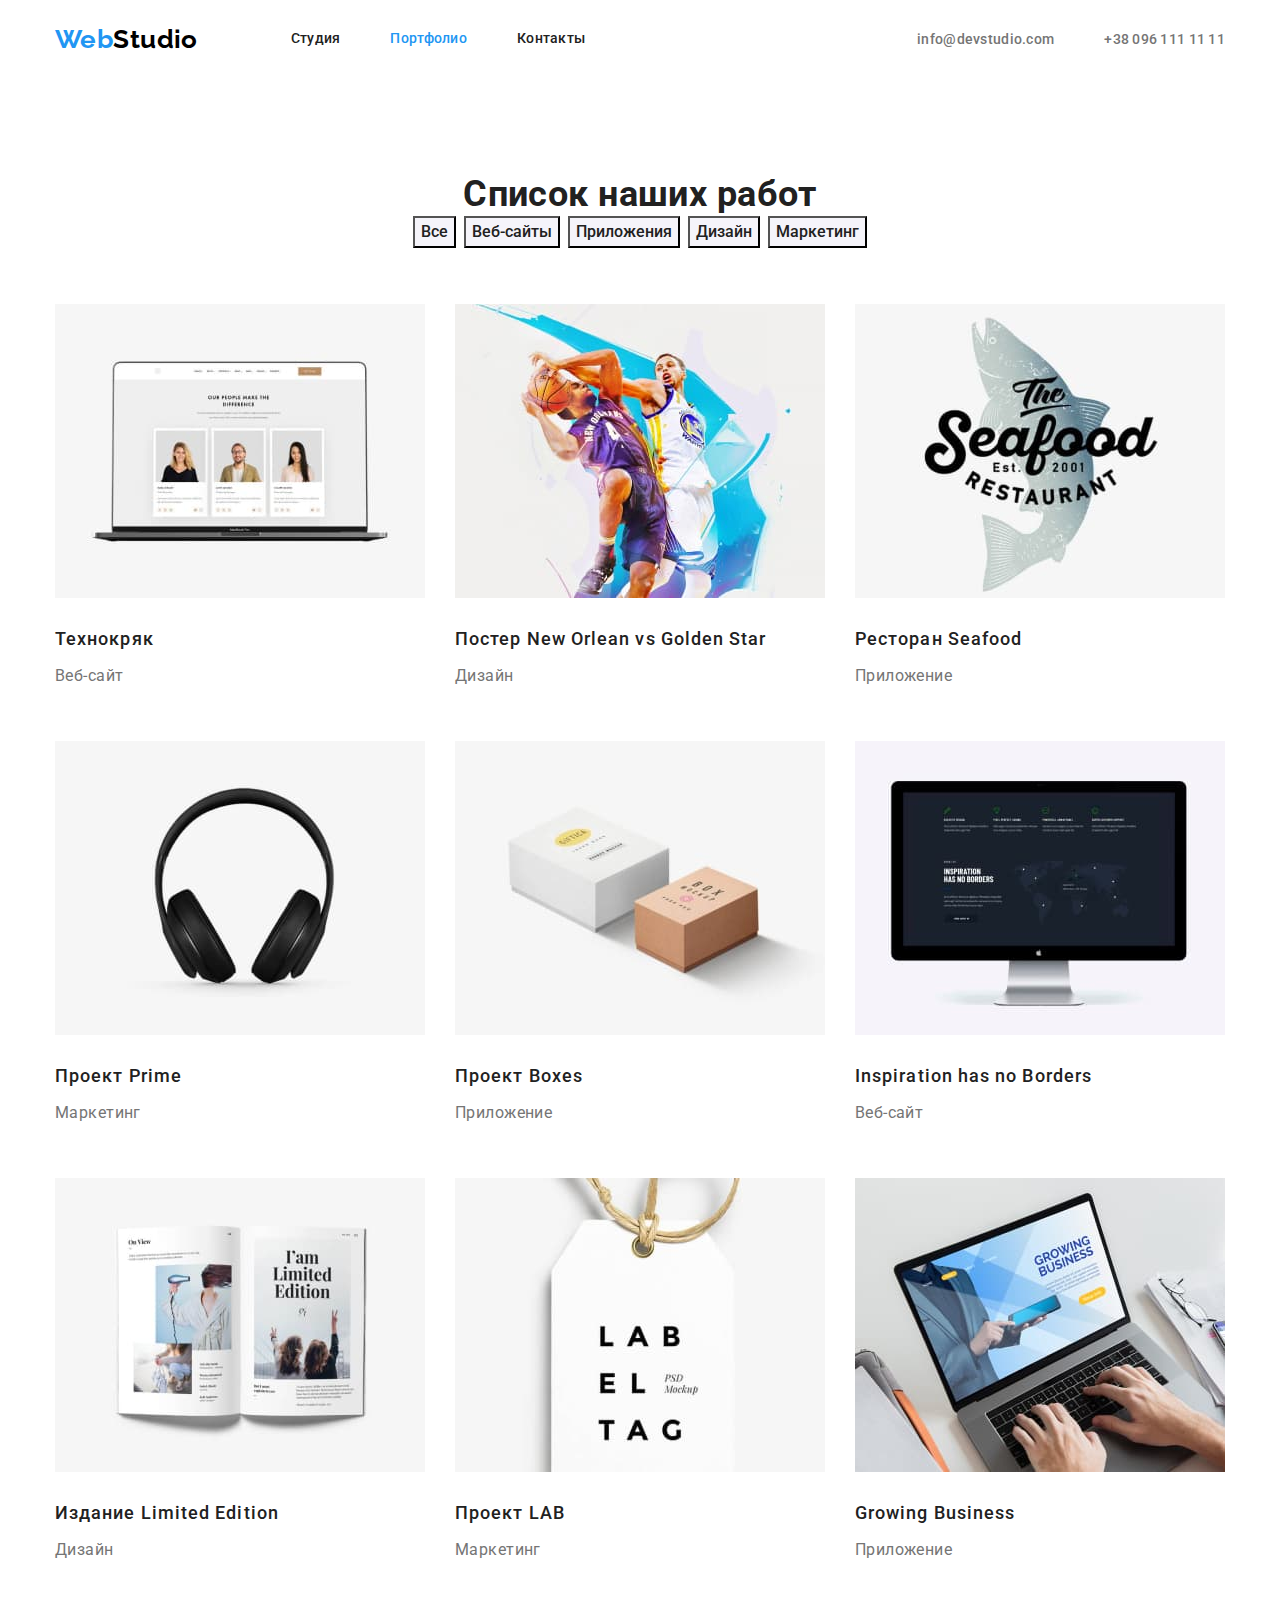
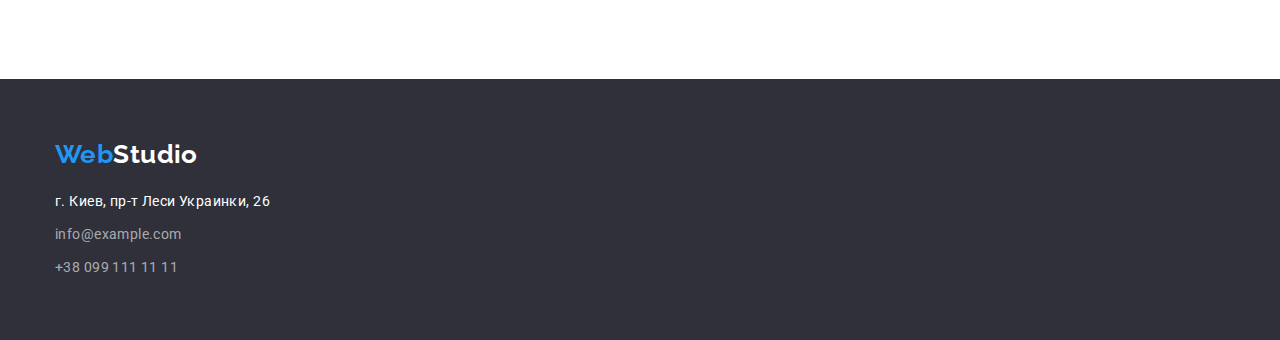
==== commit 8b45ff75: "Добавляет разметку сетки на Портфолио" ====
--- a/portfolio.html
+++ b/portfolio.html
@@ -18,16 +18,16 @@
     <link href="./css/styles.css" rel="stylesheet" />
   </head>
   <body>
-    <header class="page-header container">
-      <div class="header">
+    <header class="page-header">
+      <div class="header container">
         <nav class="main-nav">
           <a href="./index.html" lang="en" class="logo"><span class="logo-blue">Web</span>Studio</a>
           <ul class="site-nav list">
             <li class="item">
-              <a href="./index.html" class="link current">Студия</a>
+              <a href="./index.html" class="link">Студия</a>
             </li>
             <li class="item">
-              <a href="./portfolio.html" class="link">Портфолио</a>
+              <a href="./portfolio.html" class="link current">Портфолио</a>
             </li>
             <li class="item">
               <a href="" class="link">Контакты</a>
@@ -43,9 +43,9 @@
       </div>
     </header>
     <main>
-      <section class="section cards">
+      <section class="section">
         <div class="container">
-          <h1 class="section-title">Список наших работ</h1>
+          <h1 class="section-title nomargin">Список наших работ</h1>
           <ul class="button list">
             <li class="btn-item"><button type="button" class="button primary">Все</button></li>
             <li class="btn-item">
--- a/css/styles.css
+++ b/css/styles.css
@@ -21,7 +21,7 @@
 
 body {
   color: var(--primary-text-color);
-  background-color: #ffffff;
+  background-color: var(--primari-white-color);
   font-family: Roboto, sans-serif;
   font-size: 14px;
   letter-spacing: 0.03em;
@@ -31,12 +31,18 @@
   width: 1200px;
   padding-left: 15px;
   padding-right: 15px;
-  margin:0 auto;
+  margin: 0 auto;
 }
 
 /* Утилиты */
 
-h1, h2, h3, h4, h5, h6, p {
+h1,
+h2,
+h3,
+h4,
+h5,
+h6,
+p {
   margin-top: 0px;
   margin-bottom: 0px;
 }
@@ -48,17 +54,17 @@
   list-style: none;
 }
 
-
 /* Header */
 
+.page-header {
+  padding-top: 24px;
+  padding-bottom: 25px;
+}
+
 /* Лого */
-.page-header {
-  /* padding: 24px 0px 25px; */
-  /* margin-bottom: 20px; */
-}
 
 .logo {
-  color: #000000;
+  color: var(--logo-black);
   font-family: Raleway, sans-serif;
   font-size: 26px;
   line-height: 1.19;
@@ -72,31 +78,27 @@
 
 .logo-white {
   color: var(--primari-white-color);
-  }
+}
 
 /* Site nav */
 
-.page-header .header {
+.header {
   display: flex;
   align-items: center;
   justify-content: space-between;
-  padding-top: 24px;
-  padding-bottom: 25px;
-}
-
-.page-header .main-nav{
+}
+
+.page-header .main-nav {
   display: flex;
   align-items: center;
-  
-}
-
-.site-nav{
+}
+
+.site-nav {
   display: flex;
   margin-left: 93px;
-  
-}
-
-.site-nav .item:not(:last-child){
+}
+
+.site-nav .item:not(:last-child) {
   margin-right: 50px;
 }
 
@@ -105,15 +107,14 @@
   display: block;
   padding-top: 7px;
   padding-bottom: 7px;
-  }
-
-
-.contacts-nav{
+}
+
+.contacts-nav {
   display: flex;
 }
 
 .site-nav .link.current {
-  color: #2196f3;
+  color: var(--accent-color);
 }
 
 .site-nav .link {
@@ -141,29 +142,28 @@
   color: var(--accent-color);
 }
 
-.contacts-nav .item:not(:last-child){
+.contacts-nav .item:not(:last-child) {
   margin-right: 50px;
 }
 
 /* Аналогичные варианты предыдущего селектора */
 /* .contacts-nav li:not(:last-child){
   margin-right: 50px; */
-}
+
 /* .contacts-nav .item + .item {
   margin-right: 50px;
 } */
 
-
 /* Стили для index.html */
 
 /* Section */
 
-.section.padding {
+.section {
   padding-top: 94px;
   padding-bottom: 94px;
 }
 
-.section .section-title {
+.section-title {
   margin-bottom: 50px;
 
   color: var(--title-text-color);
@@ -179,7 +179,7 @@
   font-weight: 500;
   font-size: 16px;
   line-height: 1.19;
-  }
+}
 
 /* .section .text {
   
@@ -187,10 +187,9 @@
 
 /* Hero */
 .hero {
-padding: 200px 452px;
-background-color: var(--secondary-background-color-dark);
-text-align: center;
-margin-bottom: 94px;
+  padding: 200px 452px;
+  background-color: var(--secondary-background-color-dark);
+  text-align: center;
 }
 
 .hero-title {
@@ -201,12 +200,13 @@
   line-height: 1.36;
   letter-spacing: 0.06em;
   font-weight: 900;
-  }
+  text-transform: uppercase;
+}
 
 .button-hero {
   color: var(--primari-white-color);
   background-color: var(--accent-color);
-  font-weight:700;
+  font-weight: 700;
   font-size: 16px;
   line-height: 1.88;
   /* text-align:: center; */
@@ -218,22 +218,18 @@
 
 .section .feature-list {
   display: flex;
- }
-
- .feature-item:not(:last-child){
+}
+
+.feature-item:not(:last-child) {
   margin-right: 50px;
 }
 
-.section.feature {
-  margin-bottom: 94px;
-}
-
 .feature-list .title {
-  
   color: var(--title-text-color);
   font-size: 14px;
   line-height: 1.14;
-  font-weight: 900;
+  font-weight: 700;
+  text-transform: uppercase;
 }
 
 .feature-list .text {
@@ -243,33 +239,31 @@
 /* Activities */
 
 .section.activities {
-  margin-bottom: 67px;
-}
-
-.section .activities-list{
-  display: flex;
-}
-
-.activities-item:not(:last-child){
+  padding-top: 0px;
+}
+
+.section .activities-list {
+  display: flex;
+}
+
+.activities-item:not(:last-child) {
   margin-right: 30px;
 }
 
 /* Team */
 .section.team {
-  padding-top: 94px;
-  padding-bottom: 94px;
-  margin-bottom: 27px;
-
   background-color: var(--secondary-background-color-light);
 }
 
 .team-list {
   display: flex;
- }
-
- .team-item:not(:last-child){
+  justify-content: space-between;
+}
+
+/* А можно вместо justify-content: space-between в предыдущем правиле (во флексе) вот так сделать */
+/* .team-item:not(:last-child) {
   margin-right: 30px;
-}
+} */
 
 .img-team {
   margin-bottom: 30px;
@@ -277,7 +271,6 @@
 
 .team-list .title {
   text-align: center;
-
 }
 
 .team-list .text {
@@ -294,7 +287,6 @@
 
   background-color: var(--secondary-background-color-dark);
 }
-
 
 .contact-list .adress {
   color: var(--primari-white-color);
@@ -314,9 +306,8 @@
   color: var(--accent-color);
 }
 
-
-.contact-list .link, .contact-list .adress
-{
+.contact-list .link,
+.contact-list .adress {
   font-style: normal;
   text-decoration: none;
 }
@@ -325,7 +316,7 @@
   margin-bottom: 9px;
 }
 
-.contact-list{
+.contact-list {
   margin-top: 20px;
 }
 
@@ -336,12 +327,10 @@
 .button.list {
   display: flex;
   justify-content: center;
-  }
-
+}
 
 .btn-item:not(:last-child) {
   margin-right: 8px;
-
 }
 
 .button {
@@ -357,11 +346,10 @@
   color: var(--title-text-color);
   background-color: var(--secondary-background-color-light);
   font-family: inherit;
-  }
-
-
-.button.primary:hover, .button.primary:focus
- {
+}
+
+.button.primary:hover,
+.button.primary:focus {
   color: var(--primari-white-color);
   background-color: var(--accent-color);
   font-family: inherit;
@@ -379,14 +367,13 @@
 } */
 
 .button.list {
-  margin-bottom: 34px;
-}
-
+  margin-bottom: 56px;
+}
 
 /* List of our works */
 
-.section.cards {
-  margin-top: 94px;
+.nomargin {
+  margin: 0px;
 }
 
 .cards-list {
@@ -394,47 +381,53 @@
   flex-wrap: wrap;
 }
 
+/* calc ((100% - кол-во маржинов в строке * на значение маржина) / на кол-во элементов в строке */
+
 .cards-list .cards-item {
-  background-color: tomato;
-  width: 370px;
+  /* width: 370px; */
+  width: calc((100% - 60px) / 3);
   margin-right: 30px;
   margin-bottom: 30px;
 }
 
-.cards-list .cards-item:nth-child(3n+3){
-margin-right: 0px;
-}
-
-.cards-list .cards-item:nth-last-child(-n + 3){
-margin-bottom: 0px;
-}
-
+.cards-list .cards-item:nth-child(3n) {
+  margin-right: 0px;
+}
+
+.cards-list .cards-item:nth-last-child(-n + 3) {
+  margin-bottom: 0px;
+}
+
+/* А можно вот так, для уменьшения кода. 
+Тоесть точечно даем маржин, а не даем всей группе и точечно снимаем*/
+/* .cards-list .cards-item:not(:nth-last-child(-n + 3) {
+  margin-bottom: 30px;
+} */
 
 .img-card {
   margin-bottom: 20px;
 }
 
-.cards .title {
+.cards-item .title {
   margin-bottom: 4px;
 
   color: var(--title-text-color);
   font-size: 18px;
   line-height: 2;
   letter-spacing: 0.06em;
-  }
-
-  .cards-item {
-    padding-bottom: 20px;
-  }
-
-.cards .text {
+}
+
+.cards-item {
+  padding-bottom: 20px;
+}
+
+.cards-item .text {
   color: var(--primary-text-color);
   font-size: 16px;
   line-height: 1.88;
 }
 
-
 /* Убирает подчеркивание с ссылок */
-.cards a {
-  text-decoration: none;
-}
+.cards-item a {
+  text-decoration: none;
+}
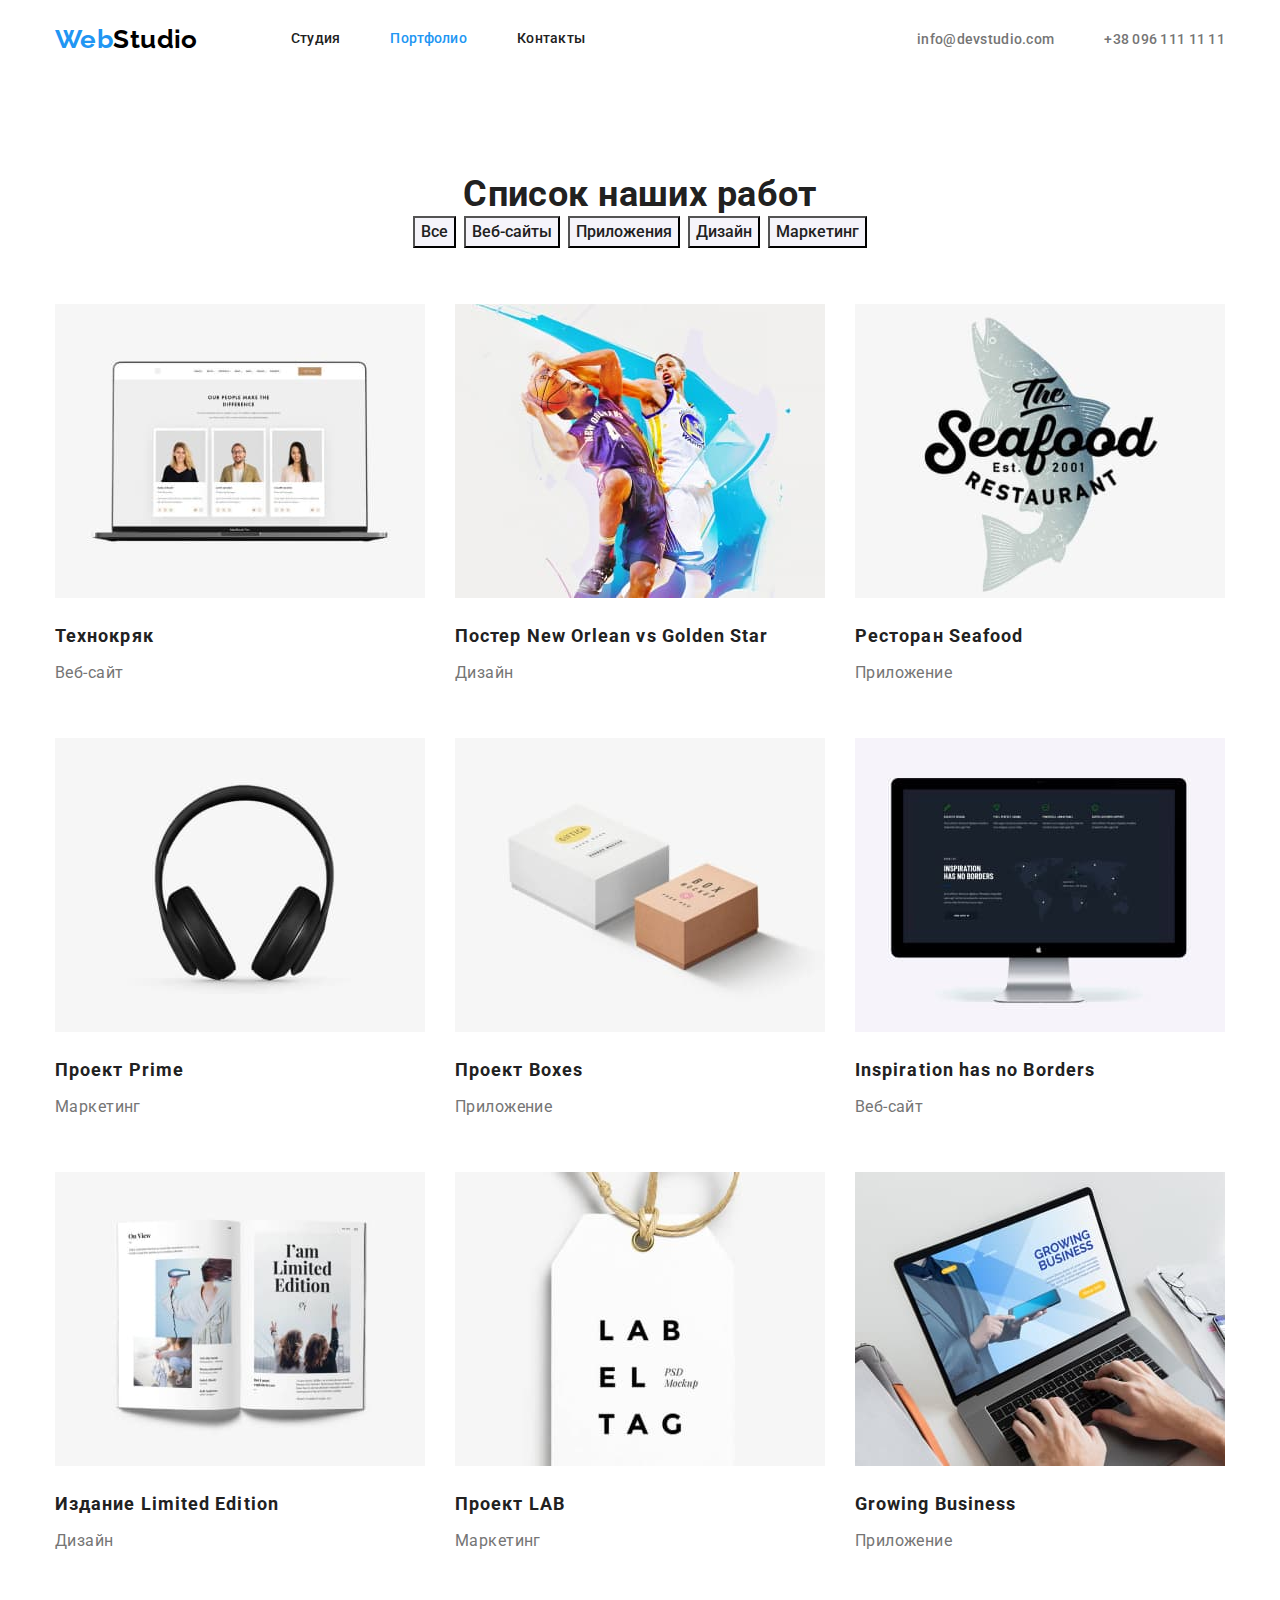
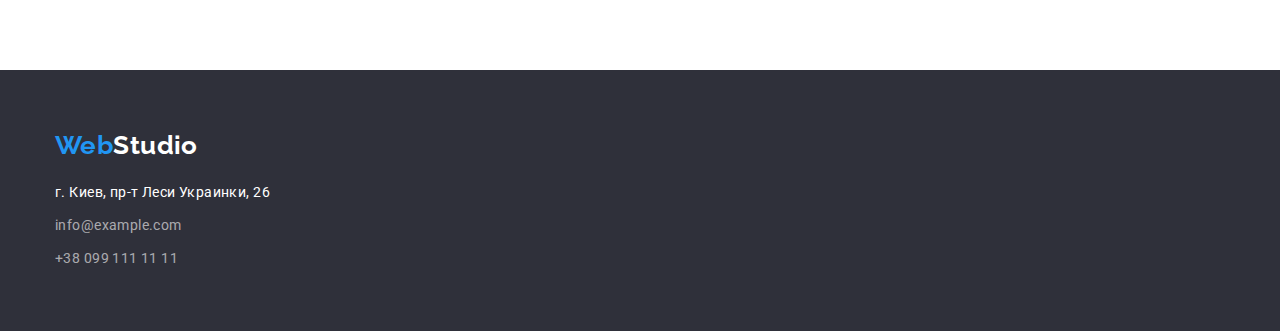
==== commit b08f6bf6: "Улучшает внутренности сетки на Портфолио" ====
--- a/portfolio.html
+++ b/portfolio.html
@@ -61,118 +61,141 @@
           </ul>
           <ul class="cards-list list">
             <li class="cards-item">
-              <a href=""
-                ><img
-                  src="./images/portfolio1.jpg"
-                  alt="Открытый ноутбук"
-                  width="370"
-                  height="294"
-                  class="img-card"
-                />
+              <a href="">
+                <div class="card-thumbs">
+                  <img
+                    src="./images/portfolio1.jpg"
+                    alt="Открытый ноутбук"
+                    width="370"
+                    height="294"
+                    class="img-card"
+                  />
+                </div>
+
                 <h2 class="title">Технокряк</h2>
                 <p class="text">Веб-сайт</p></a
               >
             </li>
             <li class="cards-item">
               <a href="">
-                <img
-                  src="./images/portfolio2.jpg"
-                  alt="Два баскетболиста во время иры"
-                  width="370"
-                  height="294"
-                  class="img-card"
-                />
+                <div class="card-thumbs">
+                  <img
+                    src="./images/portfolio2.jpg"
+                    alt="Два баскетболиста во время иры"
+                    width="370"
+                    height="294"
+                    class="img-card"
+                  />
+                </div>
                 <h2 class="title">Постер <span lang="en">New Orlean vs Golden Star</span></h2>
                 <p class="text">Дизайн</p></a
               >
             </li>
             <li class="cards-item">
               <a href="">
-                <img
-                  src="./images/portfolio3.jpg"
-                  alt="Вывеска рыбного ресторана"
-                  width="370"
-                  height="294"
-                  class="img-card"
-                />
+                <div class="card-thumbs">
+                  <img
+                    src="./images/portfolio3.jpg"
+                    alt="Вывеска рыбного ресторана"
+                    width="370"
+                    height="294"
+                    class="img-card"
+                  />
+                </div>
                 <h2 class="title">Ресторан <span lang="en">Seafood</span></h2>
                 <p class="text">Приложение</p></a
               >
             </li>
             <li class="cards-item">
               <a href=""
-                ><img
-                  src="./images/portfolio4.jpg"
-                  alt="Наушники"
-                  width="370"
-                  height="294"
-                  class="img-card"
-                />
+                ><div class="card-thumbs">
+                  <img
+                    src="./images/portfolio4.jpg"
+                    alt="Наушники"
+                    width="370"
+                    height="294"
+                    class="img-card"
+                  />
+                </div>
                 <h2 class="title">Проект <span lang="en">Prime</span></h2>
                 <p class="text">Маркетинг</p></a
               >
             </li>
             <li class="cards-item">
               <a href="">
-                <img
-                  src="./images/portfolio5.jpg"
-                  alt="Две декоративные упаковки"
-                  width="370"
-                  height="294"
-                  class="img-card"
-                />
+                <div class="card-thumbs">
+                  <img
+                    src="./images/portfolio5.jpg"
+                    alt="Две декоративные упаковки"
+                    width="370"
+                    height="294"
+                    class="img-card"
+                  />
+                </div>
                 <h2 class="title">Проект <span lang="en">Boxes</span></h2>
                 <p class="text">Приложение</p></a
               >
             </li>
             <li class="cards-item">
               <a href="">
-                <img
-                  src="./images/portfolio6.jpg"
-                  alt="Монитор компъютера"
-                  width="370"
-                  height="294"
-                  class="img-card"
-                />
+                <div class="card-thumbs">
+                  <img
+                    src="./images/portfolio6.jpg"
+                    alt="Монитор компъютера"
+                    width="370"
+                    height="294"
+                    class="img-card"
+                  />
+                </div>
+
                 <h2 lang="en" class="title">Inspiration has no Borders</h2>
                 <p class="text">Веб-сайт</p></a
               >
             </li>
             <li class="cards-item">
               <a href="">
-                <img
-                  src="./images/portfolio7.jpg"
-                  alt="Раскрытый журнал"
-                  width="370"
-                  height="294"
-                  class="img-card"
-                />
+                <div class="card-thumbs">
+                  <img
+                    src="./images/portfolio7.jpg"
+                    alt="Раскрытый журнал"
+                    width="370"
+                    height="294"
+                    class="img-card"
+                  />
+                </div>
+
                 <h2 class="title">Издание <span lang="en">Limited Edition</span></h2>
                 <p class="text">Дизайн</p></a
               >
             </li>
             <li class="cards-item">
               <a href="">
-                <img
-                  src="./images/portfolio8.jpg"
-                  alt="Бирка"
-                  width="370"
-                  height="294"
-                  class="img-card"
-                />
+                <div class="card-thumbs">
+                  <img
+                    src="./images/portfolio8.jpg"
+                    alt="Бирка"
+                    width="370"
+                    height="294"
+                    class="img-card"
+                  />
+                </div>
+
                 <h2 class="title">Проект <span lang="en">LAB</span></h2>
                 <p class="text">Маркетинг</p></a
               >
             </li>
             <li class="cards-item">
               <a href=""
-                ><img
-                  src="./images/portfolio9.jpg"
-                  alt="Процесс набора текста на клавитатуре ноутбука"
-                  width="370"
-                  height="294"
-                  class="img-card"
-                />
+                ><div class="card-thumbs">
+                  <img
+                    src="./images/portfolio9.jpg"
+                    alt="Процесс набора текста на клавитатуре ноутбука"
+                    width="370"
+                    height="294"
+                    class="img-card"
+                  />
+                </div>
+
                 <h2 class="title"><span lang="en">Growing Business</span></h2>
                 <p class="text">Приложение</p></a
               >
--- a/css/styles.css
+++ b/css/styles.css
@@ -47,6 +47,11 @@
   margin-bottom: 0px;
 }
 
+img {
+  display: block;
+  max-width: 100%;
+}
+
 .list {
   padding: 0px;
   margin: 0px;
@@ -187,7 +192,8 @@
 
 /* Hero */
 .hero {
-  padding: 200px 452px;
+  padding-top: 200px;
+  padding-bottom: 200px;
   background-color: var(--secondary-background-color-dark);
   text-align: center;
 }
@@ -385,7 +391,8 @@
 
 .cards-list .cards-item {
   /* width: 370px; */
-  width: calc((100% - 60px) / 3);
+  /* вместо width правильнее flex-basis */
+  flex-basis: calc((100% - 60px) / 3);
   margin-right: 30px;
   margin-bottom: 30px;
 }
@@ -404,7 +411,7 @@
   margin-bottom: 30px;
 } */
 
-.img-card {
+.card-thumbs {
   margin-bottom: 20px;
 }
 
@@ -413,6 +420,7 @@
 
   color: var(--title-text-color);
   font-size: 18px;
+  font-weight: 700;
   line-height: 2;
   letter-spacing: 0.06em;
 }
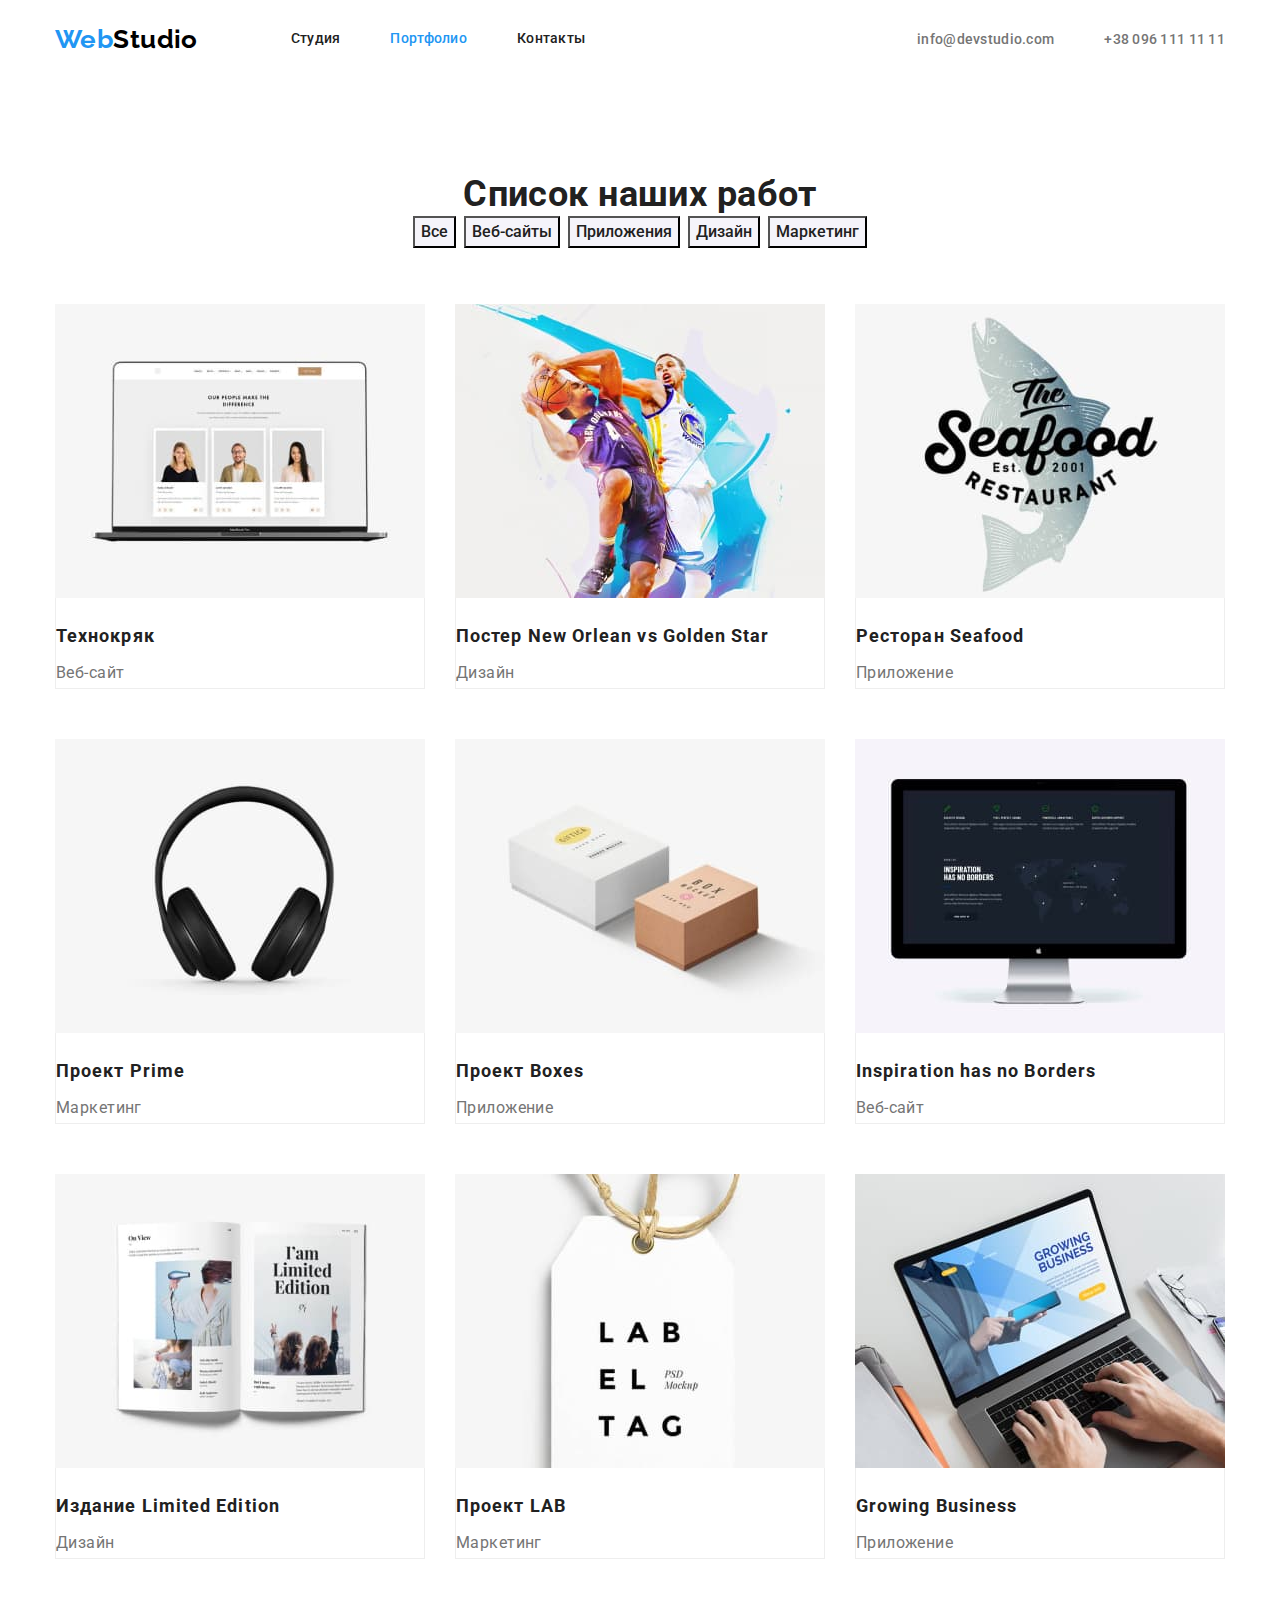
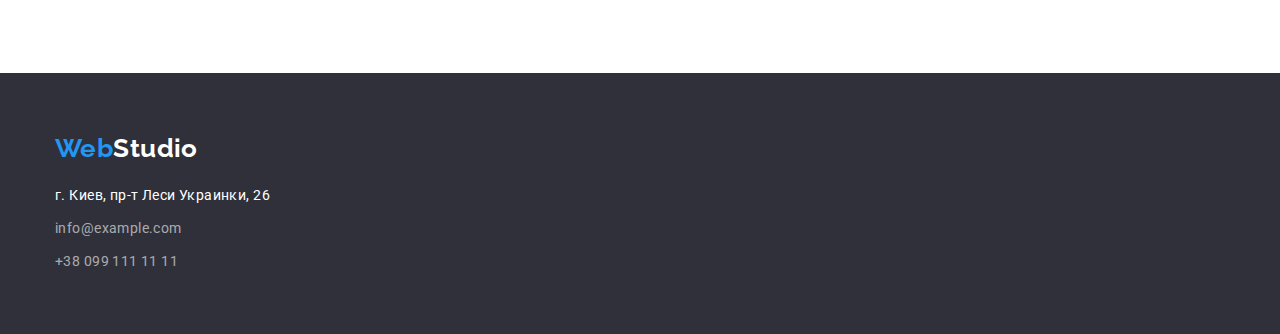
==== commit ed29b15d: "Добавляет рамки карточкам в сетке portfolio.html" ====
--- a/portfolio.html
+++ b/portfolio.html
@@ -71,10 +71,13 @@
                     class="img-card"
                   />
                 </div>
-
-                <h2 class="title">Технокряк</h2>
-                <p class="text">Веб-сайт</p></a
-              >
+                <div class="card-border">
+                  <div class="card-content">
+                    <h2 class="title">Технокряк</h2>
+                    <p class="text">Веб-сайт</p>
+                  </div>
+                </div>
+              </a>
             </li>
             <li class="cards-item">
               <a href="">
@@ -87,8 +90,12 @@
                     class="img-card"
                   />
                 </div>
-                <h2 class="title">Постер <span lang="en">New Orlean vs Golden Star</span></h2>
-                <p class="text">Дизайн</p></a
+                <div class="card-border">
+                  <div class="card-content">
+                    <h2 class="title">Постер <span lang="en">New Orlean vs Golden Star</span></h2>
+                    <p class="text">Дизайн</p>
+                  </div>
+                </div></a
               >
             </li>
             <li class="cards-item">
@@ -102,8 +109,12 @@
                     class="img-card"
                   />
                 </div>
-                <h2 class="title">Ресторан <span lang="en">Seafood</span></h2>
-                <p class="text">Приложение</p></a
+                <div class="card-border">
+                  <div class="card-content">
+                    <h2 class="title">Ресторан <span lang="en">Seafood</span></h2>
+                    <p class="text">Приложение</p>
+                  </div>
+                </div></a
               >
             </li>
             <li class="cards-item">
@@ -117,8 +128,12 @@
                     class="img-card"
                   />
                 </div>
-                <h2 class="title">Проект <span lang="en">Prime</span></h2>
-                <p class="text">Маркетинг</p></a
+                <div class="card-border">
+                  <div class="card-content">
+                    <h2 class="title">Проект <span lang="en">Prime</span></h2>
+                    <p class="text">Маркетинг</p>
+                  </div>
+                </div></a
               >
             </li>
             <li class="cards-item">
@@ -132,8 +147,12 @@
                     class="img-card"
                   />
                 </div>
-                <h2 class="title">Проект <span lang="en">Boxes</span></h2>
-                <p class="text">Приложение</p></a
+                <div class="card-border">
+                  <div class="card-content">
+                    <h2 class="title">Проект <span lang="en">Boxes</span></h2>
+                    <p class="text">Приложение</p>
+                  </div>
+                </div></a
               >
             </li>
             <li class="cards-item">
@@ -148,8 +167,12 @@
                   />
                 </div>
 
-                <h2 lang="en" class="title">Inspiration has no Borders</h2>
-                <p class="text">Веб-сайт</p></a
+                <div class="card-border">
+                  <div class="card-content">
+                    <h2 lang="en" class="title">Inspiration has no Borders</h2>
+                    <p class="text">Веб-сайт</p>
+                  </div>
+                </div></a
               >
             </li>
             <li class="cards-item">
@@ -164,8 +187,12 @@
                   />
                 </div>
 
-                <h2 class="title">Издание <span lang="en">Limited Edition</span></h2>
-                <p class="text">Дизайн</p></a
+                <div class="card-border">
+                  <div class="card-content">
+                    <h2 class="title">Издание <span lang="en">Limited Edition</span></h2>
+                    <p class="text">Дизайн</p>
+                  </div>
+                </div></a
               >
             </li>
             <li class="cards-item">
@@ -180,8 +207,12 @@
                   />
                 </div>
 
-                <h2 class="title">Проект <span lang="en">LAB</span></h2>
-                <p class="text">Маркетинг</p></a
+                <div class="card-border">
+                  <div class="card-content">
+                    <h2 class="title">Проект <span lang="en">LAB</span></h2>
+                    <p class="text">Маркетинг</p>
+                  </div>
+                </div></a
               >
             </li>
             <li class="cards-item">
@@ -196,8 +227,12 @@
                   />
                 </div>
 
-                <h2 class="title"><span lang="en">Growing Business</span></h2>
-                <p class="text">Приложение</p></a
+                <div class="card-border">
+                  <div class="card-content">
+                    <h2 class="title"><span lang="en">Growing Business</span></h2>
+                    <p class="text">Приложение</p>
+                  </div>
+                </div></a
               >
             </li>
           </ul>
--- a/css/styles.css
+++ b/css/styles.css
@@ -7,6 +7,8 @@
   --secondary-background-color-dark: #2f303a;
   --secondary-background-color-light: #f5f4fa;
   --logo-black: #000000;
+  --border-header-color: rgba(236, 236, 236, 100%);
+  --border-cards-color: rgba(238, 238, 238, 100%);
 }
 
 /* Палитра:
@@ -64,6 +66,7 @@
 .page-header {
   padding-top: 24px;
   padding-bottom: 25px;
+  border-bottom: 1px solid var(--border-color);
 }
 
 /* Лого */
@@ -393,6 +396,8 @@
   /* width: 370px; */
   /* вместо width правильнее flex-basis */
   flex-basis: calc((100% - 60px) / 3);
+  /* Аналогично предыдущей формуле */
+  /* flex-basis: calc(100% / 3 - 30px); */
   margin-right: 30px;
   margin-bottom: 30px;
 }
@@ -411,8 +416,14 @@
   margin-bottom: 30px;
 } */
 
-.card-thumbs {
-  margin-bottom: 20px;
+.card-content {
+  padding-top: 20px;
+}
+
+.card-border {
+  border-bottom: 1px solid var(--border-cards-color);
+  border-left: 1px solid var(--border-cards-color);
+  border-right: 1px solid var(--border-cards-color);
 }
 
 .cards-item .title {
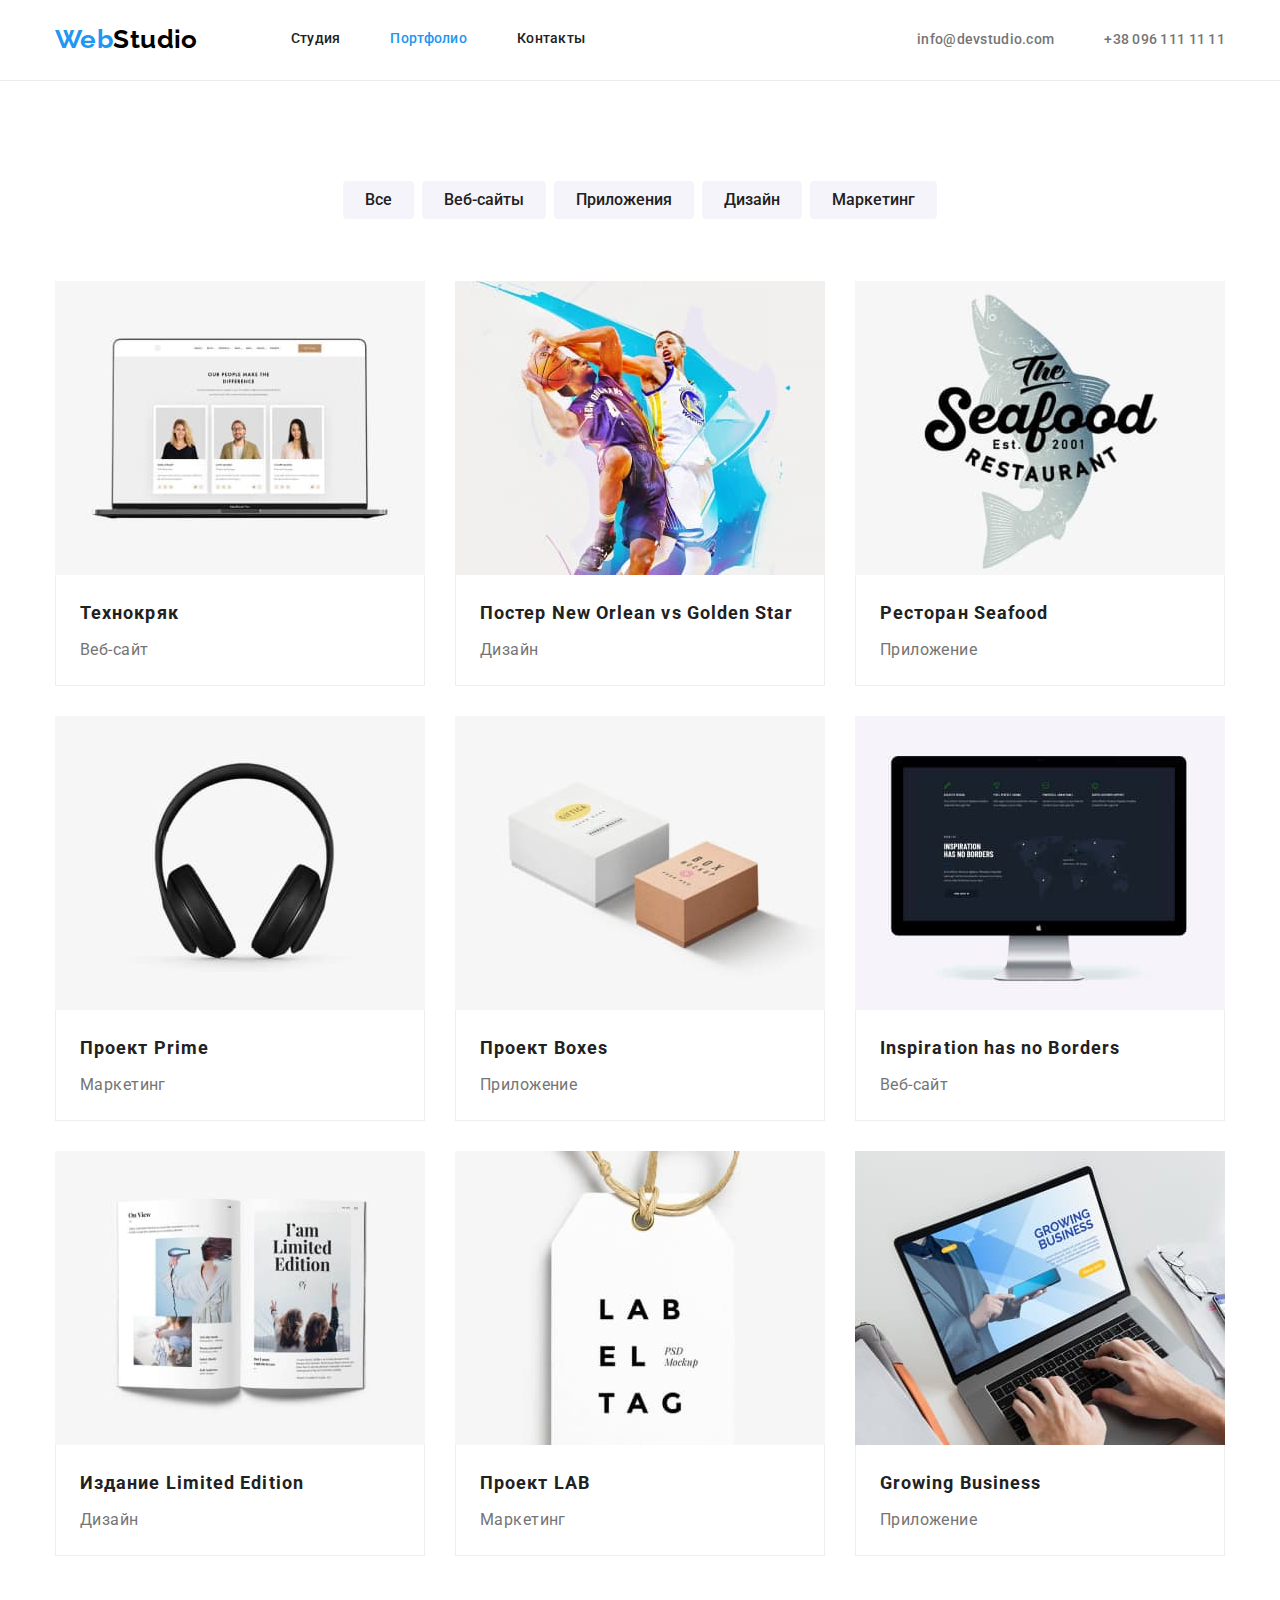
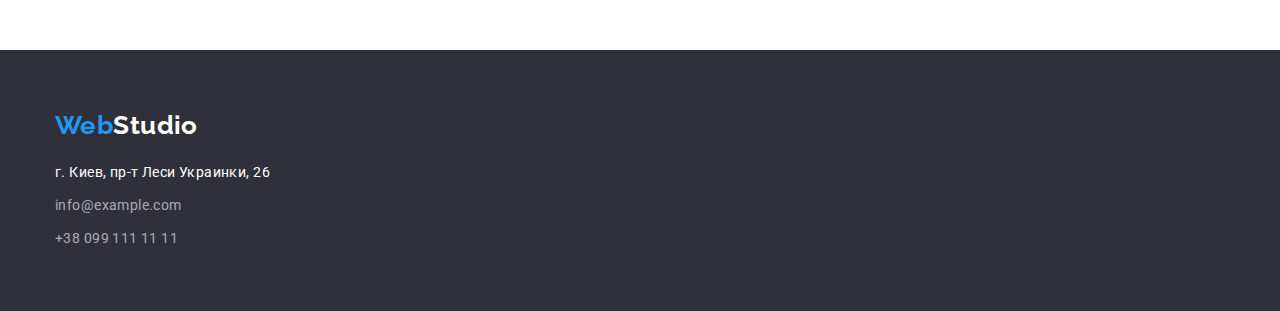
==== commit a6634d45: "Дорабатывает стили" ====
--- a/portfolio.html
+++ b/portfolio.html
@@ -45,7 +45,7 @@
     <main>
       <section class="section">
         <div class="container">
-          <h1 class="section-title nomargin">Список наших работ</h1>
+          <h1 class="section-title nomargin visually-hidden">Список наших работ</h1>
           <ul class="button list">
             <li class="btn-item"><button type="button" class="button primary">Все</button></li>
             <li class="btn-item">
@@ -62,176 +62,145 @@
           <ul class="cards-list list">
             <li class="cards-item">
               <a href="">
-                <div class="card-thumbs">
-                  <img
-                    src="./images/portfolio1.jpg"
-                    alt="Открытый ноутбук"
-                    width="370"
-                    height="294"
-                    class="img-card"
-                  />
-                </div>
-                <div class="card-border">
-                  <div class="card-content">
-                    <h2 class="title">Технокряк</h2>
-                    <p class="text">Веб-сайт</p>
-                  </div>
+                <img
+                  src="./images/portfolio1.jpg"
+                  alt="Открытый ноутбук"
+                  width="370"
+                  height="294"
+                  class="img-card"
+                />
+
+                <div class="card-content">
+                  <h2 class="title">Технокряк</h2>
+                  <p class="text">Веб-сайт</p>
                 </div>
               </a>
             </li>
             <li class="cards-item">
               <a href="">
-                <div class="card-thumbs">
-                  <img
-                    src="./images/portfolio2.jpg"
-                    alt="Два баскетболиста во время иры"
-                    width="370"
-                    height="294"
-                    class="img-card"
-                  />
-                </div>
-                <div class="card-border">
-                  <div class="card-content">
-                    <h2 class="title">Постер <span lang="en">New Orlean vs Golden Star</span></h2>
-                    <p class="text">Дизайн</p>
-                  </div>
-                </div></a
-              >
-            </li>
-            <li class="cards-item">
-              <a href="">
-                <div class="card-thumbs">
-                  <img
-                    src="./images/portfolio3.jpg"
-                    alt="Вывеска рыбного ресторана"
-                    width="370"
-                    height="294"
-                    class="img-card"
-                  />
-                </div>
-                <div class="card-border">
-                  <div class="card-content">
-                    <h2 class="title">Ресторан <span lang="en">Seafood</span></h2>
-                    <p class="text">Приложение</p>
-                  </div>
-                </div></a
-              >
-            </li>
-            <li class="cards-item">
-              <a href=""
-                ><div class="card-thumbs">
-                  <img
-                    src="./images/portfolio4.jpg"
-                    alt="Наушники"
-                    width="370"
-                    height="294"
-                    class="img-card"
-                  />
-                </div>
-                <div class="card-border">
-                  <div class="card-content">
-                    <h2 class="title">Проект <span lang="en">Prime</span></h2>
-                    <p class="text">Маркетинг</p>
-                  </div>
-                </div></a
-              >
-            </li>
-            <li class="cards-item">
-              <a href="">
-                <div class="card-thumbs">
-                  <img
-                    src="./images/portfolio5.jpg"
-                    alt="Две декоративные упаковки"
-                    width="370"
-                    height="294"
-                    class="img-card"
-                  />
-                </div>
-                <div class="card-border">
-                  <div class="card-content">
-                    <h2 class="title">Проект <span lang="en">Boxes</span></h2>
-                    <p class="text">Приложение</p>
-                  </div>
-                </div></a
-              >
-            </li>
-            <li class="cards-item">
-              <a href="">
-                <div class="card-thumbs">
-                  <img
-                    src="./images/portfolio6.jpg"
-                    alt="Монитор компъютера"
-                    width="370"
-                    height="294"
-                    class="img-card"
-                  />
-                </div>
-
-                <div class="card-border">
-                  <div class="card-content">
-                    <h2 lang="en" class="title">Inspiration has no Borders</h2>
-                    <p class="text">Веб-сайт</p>
-                  </div>
-                </div></a
-              >
-            </li>
-            <li class="cards-item">
-              <a href="">
-                <div class="card-thumbs">
-                  <img
-                    src="./images/portfolio7.jpg"
-                    alt="Раскрытый журнал"
-                    width="370"
-                    height="294"
-                    class="img-card"
-                  />
-                </div>
-
-                <div class="card-border">
-                  <div class="card-content">
-                    <h2 class="title">Издание <span lang="en">Limited Edition</span></h2>
-                    <p class="text">Дизайн</p>
-                  </div>
-                </div></a
-              >
-            </li>
-            <li class="cards-item">
-              <a href="">
-                <div class="card-thumbs">
-                  <img
-                    src="./images/portfolio8.jpg"
-                    alt="Бирка"
-                    width="370"
-                    height="294"
-                    class="img-card"
-                  />
-                </div>
-
-                <div class="card-border">
-                  <div class="card-content">
-                    <h2 class="title">Проект <span lang="en">LAB</span></h2>
-                    <p class="text">Маркетинг</p>
-                  </div>
-                </div></a
-              >
-            </li>
-            <li class="cards-item">
-              <a href=""
-                ><div class="card-thumbs">
-                  <img
-                    src="./images/portfolio9.jpg"
-                    alt="Процесс набора текста на клавитатуре ноутбука"
-                    width="370"
-                    height="294"
-                    class="img-card"
-                  />
-                </div>
-
-                <div class="card-border">
-                  <div class="card-content">
-                    <h2 class="title"><span lang="en">Growing Business</span></h2>
-                    <p class="text">Приложение</p>
-                  </div>
+                <img
+                  src="./images/portfolio2.jpg"
+                  alt="Два баскетболиста во время иры"
+                  width="370"
+                  height="294"
+                  class="img-card"
+                />
+
+                <div class="card-content">
+                  <h2 class="title">Постер <span lang="en">New Orlean vs Golden Star</span></h2>
+                  <p class="text">Дизайн</p>
+                </div></a
+              >
+            </li>
+            <li class="cards-item">
+              <a href="">
+                <img
+                  src="./images/portfolio3.jpg"
+                  alt="Вывеска рыбного ресторана"
+                  width="370"
+                  height="294"
+                  class="img-card"
+                />
+
+                <div class="card-content">
+                  <h2 class="title">Ресторан <span lang="en">Seafood</span></h2>
+                  <p class="text">Приложение</p>
+                </div></a
+              >
+            </li>
+            <li class="cards-item">
+              <a href="">
+                <img
+                  src="./images/portfolio4.jpg"
+                  alt="Наушники"
+                  width="370"
+                  height="294"
+                  class="img-card"
+                />
+
+                <div class="card-content">
+                  <h2 class="title">Проект <span lang="en">Prime</span></h2>
+                  <p class="text">Маркетинг</p>
+                </div></a
+              >
+            </li>
+            <li class="cards-item">
+              <a href="">
+                <img
+                  src="./images/portfolio5.jpg"
+                  alt="Две декоративные упаковки"
+                  width="370"
+                  height="294"
+                  class="img-card"
+                />
+
+                <div class="card-content">
+                  <h2 class="title">Проект <span lang="en">Boxes</span></h2>
+                  <p class="text">Приложение</p>
+                </div></a
+              >
+            </li>
+            <li class="cards-item">
+              <a href="">
+                <img
+                  src="./images/portfolio6.jpg"
+                  alt="Монитор компъютера"
+                  width="370"
+                  height="294"
+                  class="img-card"
+                />
+
+                <div class="card-content">
+                  <h2 lang="en" class="title">Inspiration has no Borders</h2>
+                  <p class="text">Веб-сайт</p>
+                </div></a
+              >
+            </li>
+            <li class="cards-item">
+              <a href="">
+                <img
+                  src="./images/portfolio7.jpg"
+                  alt="Раскрытый журнал"
+                  width="370"
+                  height="294"
+                  class="img-card"
+                />
+
+                <div class="card-content">
+                  <h2 class="title">Издание <span lang="en">Limited Edition</span></h2>
+                  <p class="text">Дизайн</p>
+                </div></a
+              >
+            </li>
+            <li class="cards-item">
+              <a href="">
+                <img
+                  src="./images/portfolio8.jpg"
+                  alt="Бирка"
+                  width="370"
+                  height="294"
+                  class="img-card"
+                />
+
+                <div class="card-content">
+                  <h2 class="title">Проект <span lang="en">LAB</span></h2>
+                  <p class="text">Маркетинг</p>
+                </div></a
+              >
+            </li>
+            <li class="cards-item">
+              <a href="">
+                <img
+                  src="./images/portfolio9.jpg"
+                  alt="Процесс набора текста на клавитатуре ноутбука"
+                  width="370"
+                  height="294"
+                  class="img-card"
+                />
+
+                <div class="card-content">
+                  <h2 class="title"><span lang="en">Growing Business</span></h2>
+                  <p class="text">Приложение</p>
                 </div></a
               >
             </li>
--- a/css/styles.css
+++ b/css/styles.css
@@ -61,12 +61,25 @@
   list-style: none;
 }
 
+.visually-hidden {
+  position: absolute;
+  white-space: nowrap;
+  width: 1px;
+  height: 1px;
+  overflow: hidden;
+  border: 0;
+  padding: 0;
+  clip: rect(0 0 0 0);
+  clip-path: inset(50%);
+  margin: -1px;
+}
+
 /* Header */
 
 .page-header {
   padding-top: 24px;
   padding-bottom: 25px;
-  border-bottom: 1px solid var(--border-color);
+  border-bottom: 1px solid var(--border-header-color);
 }
 
 /* Лого */
@@ -213,17 +226,23 @@
 }
 
 .button-hero {
+  padding: 10px 32px;
+
   color: var(--primari-white-color);
   background-color: var(--accent-color);
   font-weight: 700;
   font-size: 16px;
   line-height: 1.88;
-  /* text-align:: center; */
   letter-spacing: 0.06em;
-  vertical-align: center;
+  border: none;
+  border-radius: 4px;
 }
 
 /* Features */
+
+.title-without-margin {
+  margin: 0px;
+}
 
 .section .feature-list {
   display: flex;
@@ -273,6 +292,15 @@
 /* .team-item:not(:last-child) {
   margin-right: 30px;
 } */
+
+.team-item {
+  background-color: var(--primari-white-color);
+
+  box-shadow: 0px 2px 1px 0px rgba(0, 0, 0, 0.2), 0px 1px 1px 0px rgba(0, 0, 0, 0.14),
+    0px 1px 3px 0px rgba(0, 0, 0, 0.12);
+  border-bottom-left-radius: 4px;
+  border-bottom-right-radius: 4px;
+}
 
 .img-team {
   margin-bottom: 30px;
@@ -346,9 +374,12 @@
   font-weight: 500;
   font-size: 16px;
   line-height: 1.63;
-  /* text-align: center; */
+  padding: 6px 22px;
+  color: var(--title-text-color);
 
   cursor: pointer;
+  border: none;
+  border-radius: 4px;
 }
 
 .button.primary {
@@ -362,6 +393,9 @@
   color: var(--primari-white-color);
   background-color: var(--accent-color);
   font-family: inherit;
+
+  box-shadow: 0px 2px 2px 0px rgba(0, 0, 0, 0.12), 0px 1px 2px 0px rgba(0, 0, 0, 0.08),
+    0px 3px 1px 0px rgba(0, 0, 0, 0.1);
 }
 
 /* .button.secondary {
@@ -417,13 +451,10 @@
 } */
 
 .card-content {
-  padding-top: 20px;
-}
-
-.card-border {
-  border-bottom: 1px solid var(--border-cards-color);
-  border-left: 1px solid var(--border-cards-color);
-  border-right: 1px solid var(--border-cards-color);
+  padding: 20px 24px;
+  border-left: 1px solid rgba(238, 238, 238, 1);
+  border-right: 1px solid rgba(238, 238, 238, 1);
+  border-bottom: 1px solid rgba(238, 238, 238, 1);
 }
 
 .cards-item .title {
@@ -436,10 +467,6 @@
   letter-spacing: 0.06em;
 }
 
-.cards-item {
-  padding-bottom: 20px;
-}
-
 .cards-item .text {
   color: var(--primary-text-color);
   font-size: 16px;
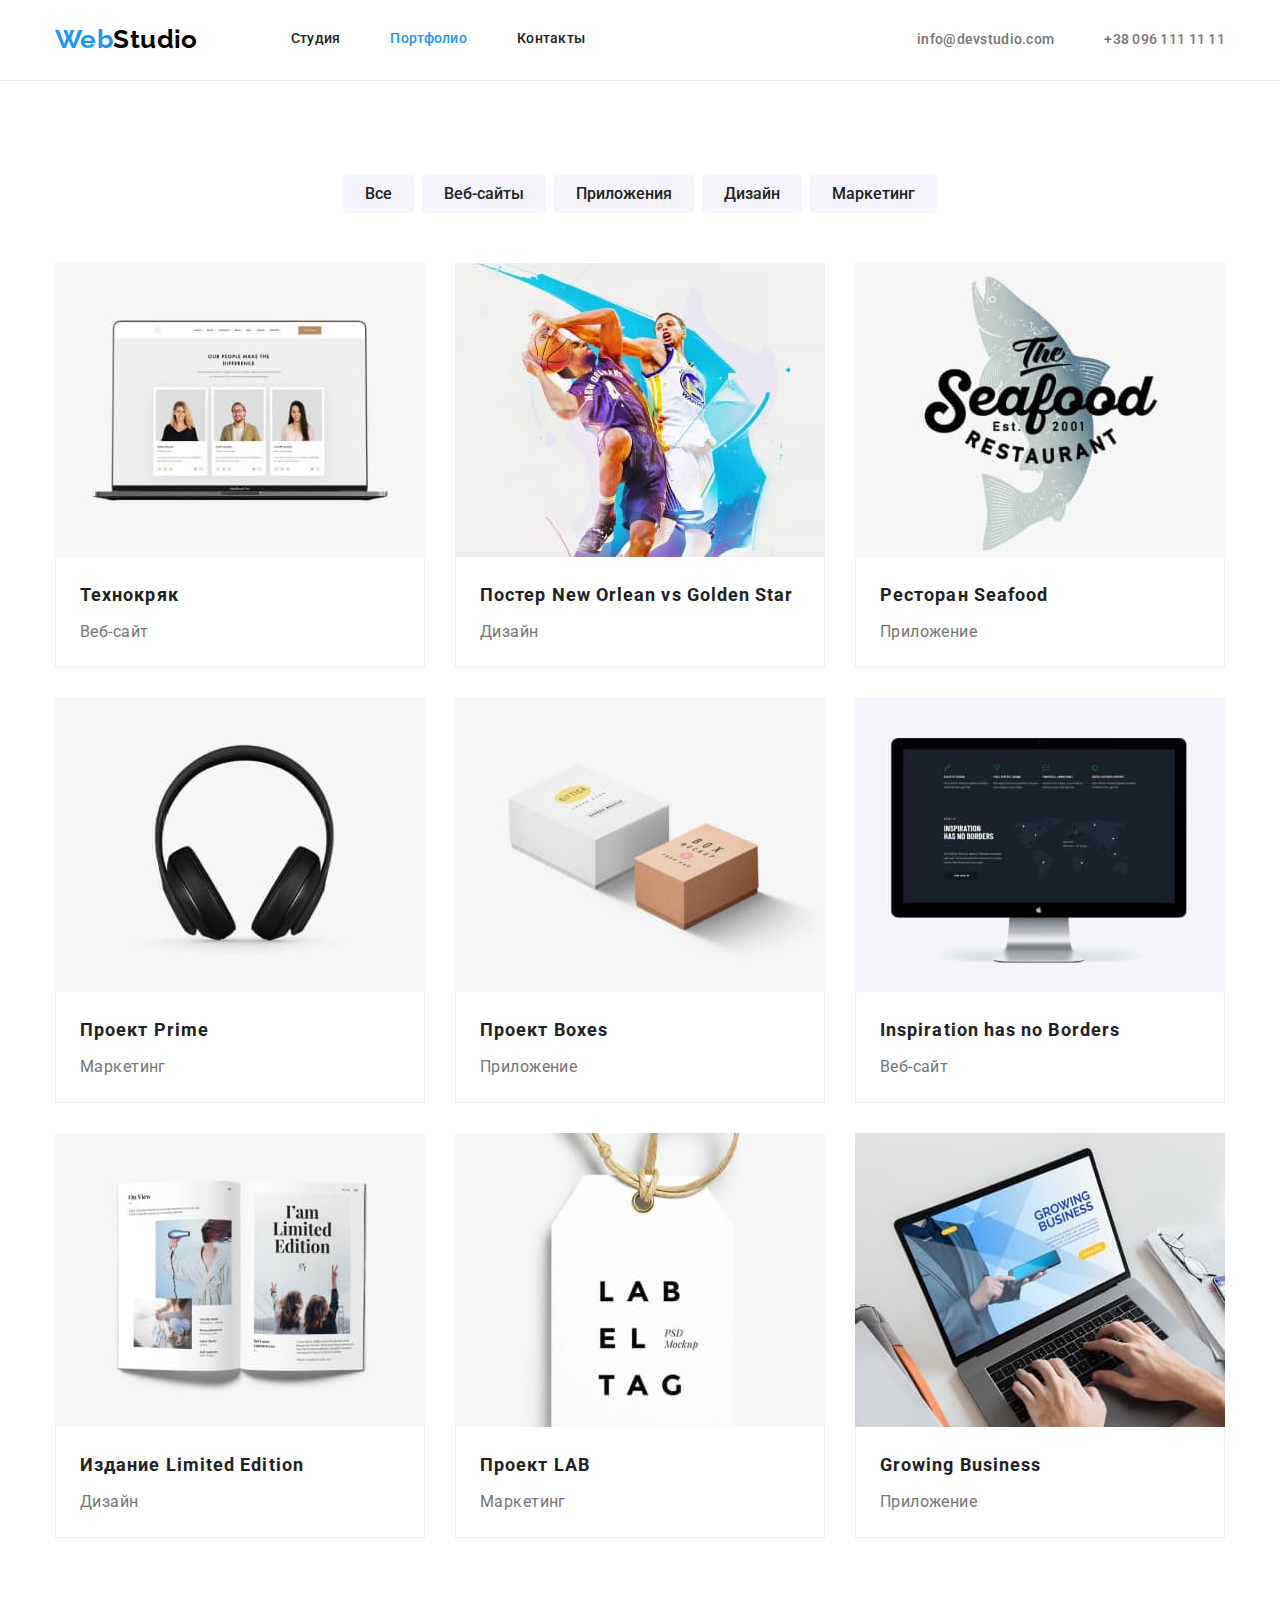
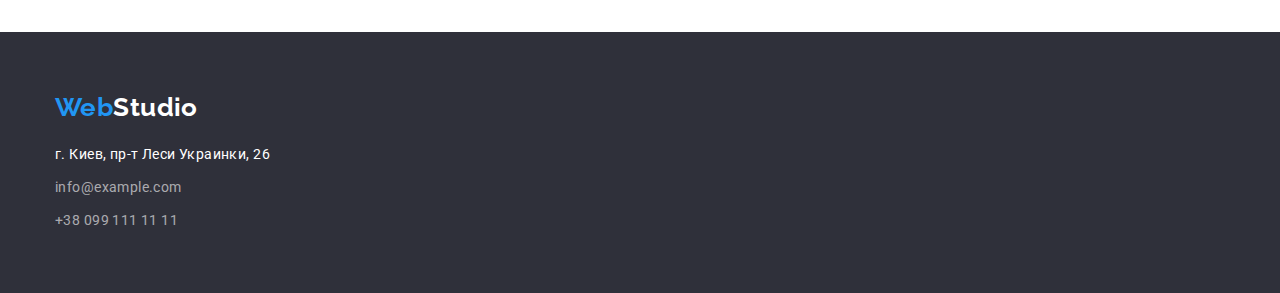
==== commit 69935dfe: "Исправляет отступы и разметку кнопок Портфолио" ====
--- a/portfolio.html
+++ b/portfolio.html
@@ -46,17 +46,21 @@
       <section class="section">
         <div class="container">
           <h1 class="section-title nomargin visually-hidden">Список наших работ</h1>
-          <ul class="button list">
-            <li class="btn-item"><button type="button" class="button primary">Все</button></li>
-            <li class="btn-item">
-              <button type="button" class="button primary">Веб-сайты</button>
-            </li>
-            <li class="btn-item">
-              <button type="button" class="button primary">Приложения</button>
-            </li>
-            <li class="btn-item"><button type="button" class="button primary">Дизайн</button></li>
-            <li class="btn-item">
-              <button type="button" class="button primary">Маркетинг</button>
+          <ul class="portfolio-button-list list">
+            <li class="btn-item">
+              <button type="button" class="button-portfolio">Все</button>
+            </li>
+            <li class="btn-item">
+              <button type="button" class="button-portfolio">Веб-сайты</button>
+            </li>
+            <li class="btn-item">
+              <button type="button" class="button-portfolio">Приложения</button>
+            </li>
+            <li class="btn-item">
+              <button type="button" class="button-portfolio">Дизайн</button>
+            </li>
+            <li class="btn-item">
+              <button type="button" class="button-portfolio">Маркетинг</button>
             </li>
           </ul>
           <ul class="cards-list list">
@@ -208,12 +212,12 @@
         </div>
       </section>
     </main>
-    <footer class="footer">
-      <div class="container">
+    <footer class="footer-main">
+      <div class="footer container">
         <a href="./index.html" lang="en" class="logo"
           ><span class="logo-blue">Web</span><span class="logo-white">Studio</span></a
         >
-        <address>
+        <address class="footer-adres-group">
           <ul class="contact-list list">
             <li class="list-item">
               <a
--- a/css/styles.css
+++ b/css/styles.css
@@ -244,15 +244,15 @@
   margin: 0px;
 }
 
-.section .feature-list {
+.feature-list {
   display: flex;
 }
 
 .feature-item:not(:last-child) {
-  margin-right: 50px;
-}
-
-.feature-list .title {
+  margin-right: 30px;
+}
+
+.feature-item .title {
   color: var(--title-text-color);
   font-size: 14px;
   line-height: 1.14;
@@ -260,8 +260,12 @@
   text-transform: uppercase;
 }
 
-.feature-list .text {
+.feature-item .text {
   line-height: 1.7;
+}
+
+.feature-item .feature-text {
+  width: 270px;
 }
 
 /* Activities */
@@ -294,31 +298,32 @@
 } */
 
 .team-item {
-  background-color: var(--primari-white-color);
-
   box-shadow: 0px 2px 1px 0px rgba(0, 0, 0, 0.2), 0px 1px 1px 0px rgba(0, 0, 0, 0.14),
     0px 1px 3px 0px rgba(0, 0, 0, 0.12);
   border-bottom-left-radius: 4px;
   border-bottom-right-radius: 4px;
-}
-
-.img-team {
-  margin-bottom: 30px;
+  background-color: var(--primari-white-color);
+}
+
+.team-content {
+  padding: 30px 32px;
 }
 
 .team-list .title {
   text-align: center;
 }
 
-.team-list .text {
+.team-item .text {
+  margin-bottom: 16px;
+
   font-size: 16px;
-  line-height: 1.88;
+  line-height: 1.17;
   text-align: center;
 }
 
 /* Footer  */
 
-.footer {
+.footer-main {
   padding-top: 60px;
   padding-bottom: 60px;
 
@@ -353,7 +358,7 @@
   margin-bottom: 9px;
 }
 
-.contact-list {
+.footer-adres-group {
   margin-top: 20px;
 }
 
@@ -361,56 +366,37 @@
 
 /* Button */
 
-.button.list {
+.portfolio-button-list {
   display: flex;
   justify-content: center;
+  margin-bottom: 50px;
 }
 
 .btn-item:not(:last-child) {
   margin-right: 8px;
 }
 
-.button {
+.button-portfolio {
+  border: none;
+  border-radius: 4px;
+
   font-weight: 500;
   font-size: 16px;
   line-height: 1.63;
   padding: 6px 22px;
   color: var(--title-text-color);
-
+  background-color: var(--secondary-background-color-light);
+  /* font-family: inherit; */
   cursor: pointer;
-  border: none;
-  border-radius: 4px;
-}
-
-.button.primary {
-  color: var(--title-text-color);
-  background-color: var(--secondary-background-color-light);
-  font-family: inherit;
-}
-
-.button.primary:hover,
-.button.primary:focus {
+}
+
+.button-portfolio:hover,
+.button-portfolio:focus {
   color: var(--primari-white-color);
   background-color: var(--accent-color);
-  font-family: inherit;
 
   box-shadow: 0px 2px 2px 0px rgba(0, 0, 0, 0.12), 0px 1px 2px 0px rgba(0, 0, 0, 0.08),
     0px 3px 1px 0px rgba(0, 0, 0, 0.1);
-}
-
-/* .button.secondary {
-  color: var(--primari-white-color);
-  background-color: var(--accent-color);
-  font-weight:700;
-  font-size: 16px;
-  line-height: 1.88;
-  
-  letter-spacing: 0.06em;
-  vertical-align: center;
-} */
-
-.button.list {
-  margin-bottom: 56px;
 }
 
 /* List of our works */
